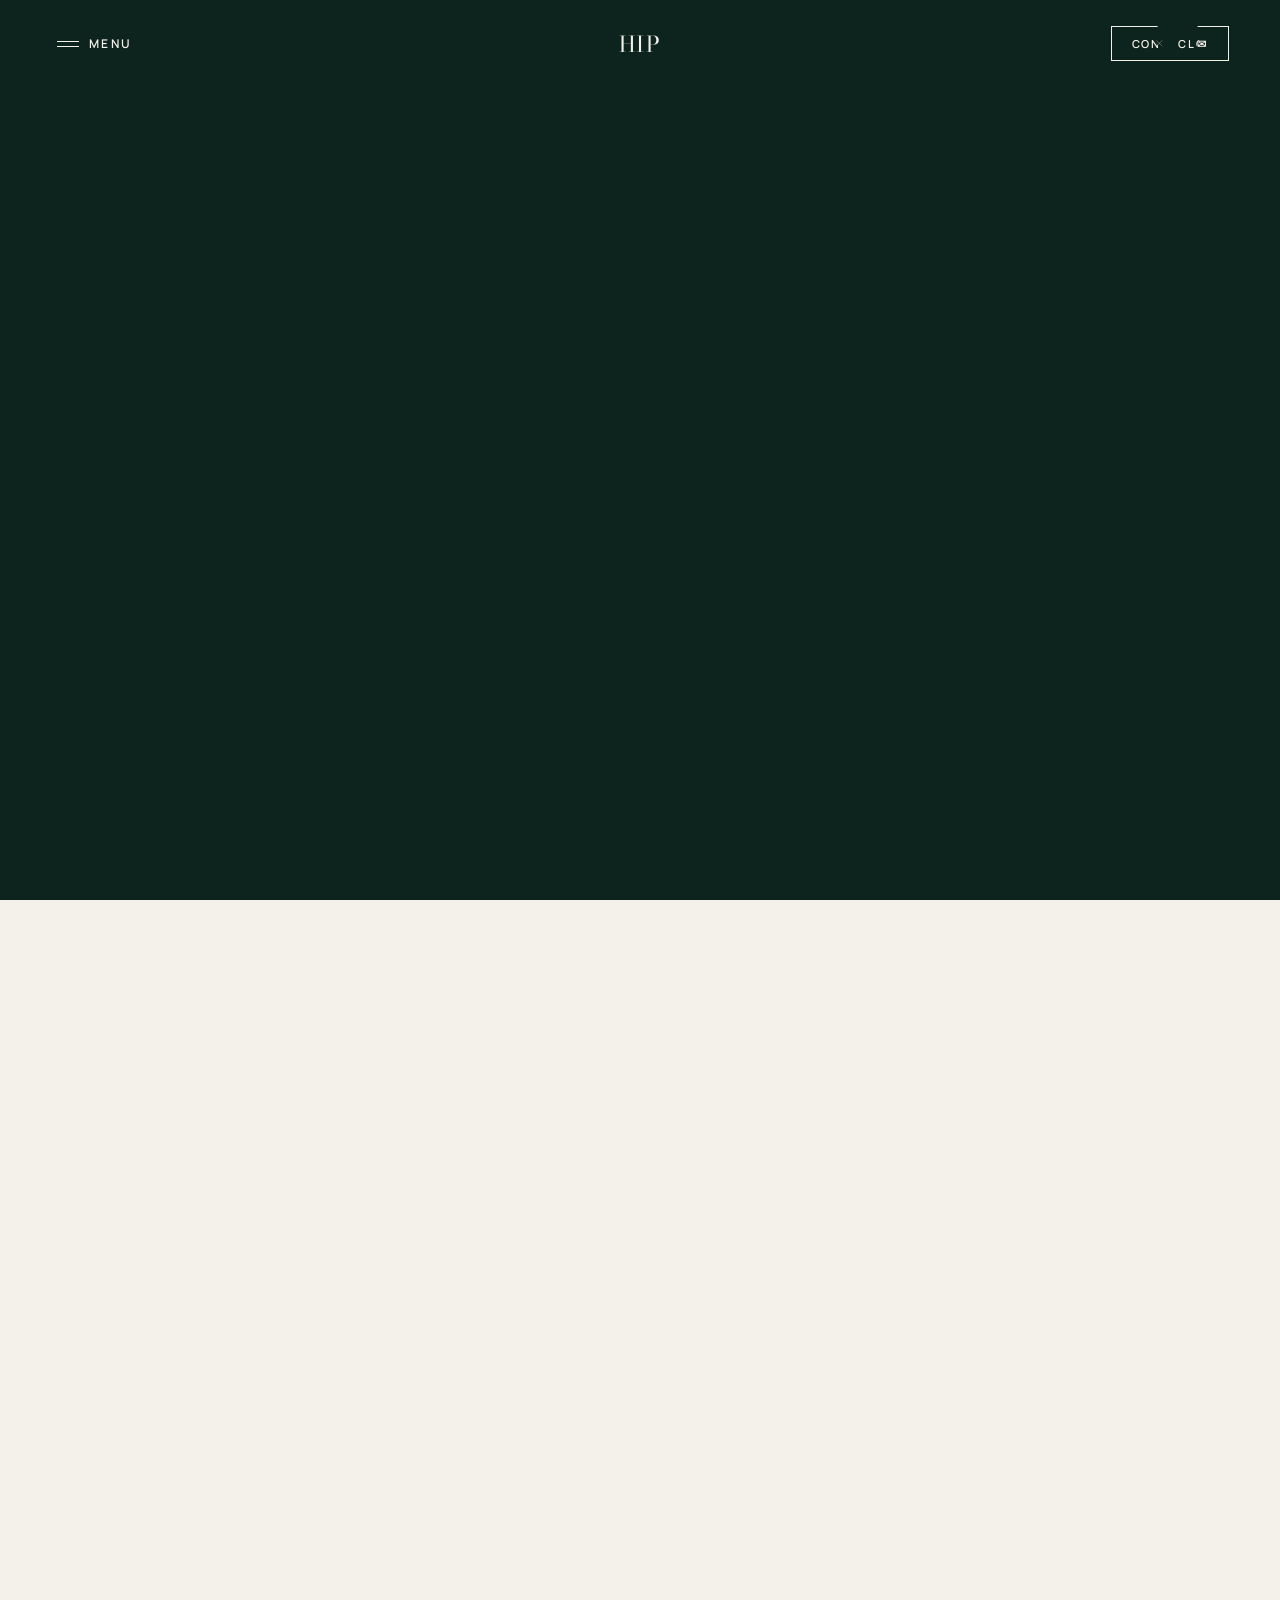
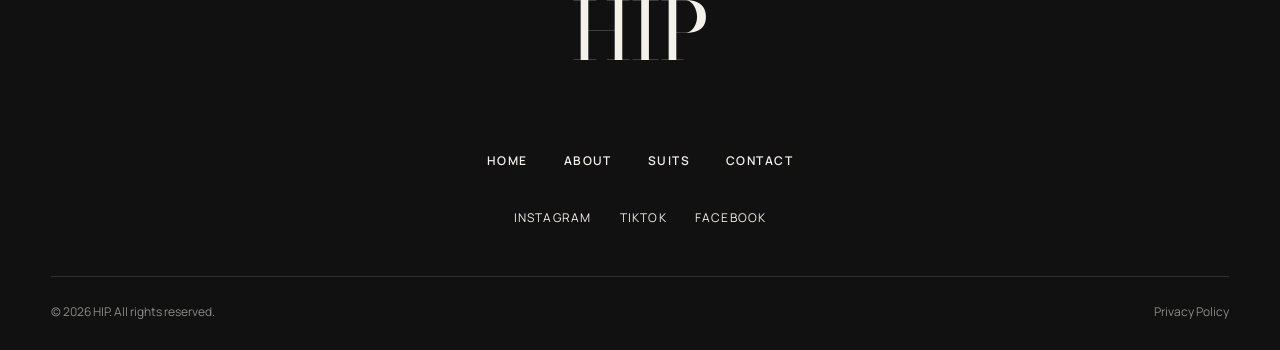
==== index.html @ e20cf299 "Add files via upload" ====
<!DOCTYPE html>
<html lang="en">
<head>
<meta charset="UTF-8">
<meta name="viewport" content="width=device-width, initial-scale=1.0">
<title>HIP | Modern Men's Suits &amp; Menswear</title>
<meta name="description" content="Discover HIP's collection of modern men's suits designed for business, weddings and confident everyday style.">
<link rel="canonical" href="https://www.hipmenswear.com/">

<meta property="og:type" content="website">
<meta property="og:title" content="HIP | Modern Men's Suits & Menswear">
<meta property="og:description" content="Discover HIP's collection of modern men's suits designed for business, weddings and confident everyday style.">
<meta property="og:url" content="https://www.hipmenswear.com/">
<meta property="og:site_name" content="HIP">
<meta property="og:image" content="https://images.unsplash.com/photo-1594938298603-c8148c4dae35?auto=format&fit=crop&w=1200&q=80">

<meta name="twitter:card" content="summary_large_image">
<meta name="twitter:title" content="HIP | Modern Men's Suits & Menswear">
<meta name="twitter:description" content="Discover HIP's collection of modern men's suits designed for business, weddings and confident everyday style.">
<meta name="twitter:image" content="https://images.unsplash.com/photo-1594938298603-c8148c4dae35?auto=format&fit=crop&w=1200&q=80">

<link rel="preconnect" href="https://fonts.googleapis.com">
<link rel="preconnect" href="https://fonts.gstatic.com" crossorigin>
<link href="https://fonts.googleapis.com/css2?family=Bodoni+Moda:ital,opsz,wght@0,6..96,400;0,6..96,500;0,6..96,600;1,6..96,500&family=Manrope:wght@400;500;600;700;800&display=swap" rel="stylesheet">
<link rel="stylesheet" href="styles.css">

<script type="application/ld+json">
{
  "@context": "https://schema.org",
  "@type": "Organization",
  "name": "HIP",
  "url": "https://www.hipmenswear.com/",
  "logo": "https://www.hipmenswear.com/logo.png",
  "description": "HIP creates modern men's suits for business, weddings and everyday confidence.",
  "sameAs": [
    "https://instagram.com/hipmenswear",
    "https://tiktok.com/@hipmenswear",
    "https://facebook.com/hipmenswear"
  ]
}
</script>
</head>
<body>
<a class="skip-link" href="#main">Skip to content</a>

<!-- NAV -->
<nav class="site-nav" id="site-nav">
  <div class="nav-left">
    <button class="menu-btn" data-menu-open aria-expanded="false" aria-controls="nav-overlay" aria-label="Open menu">
      <span class="bars"><span></span><span></span></span>
      <span class="label">Menu</span>
    </button>
  </div>
  <div class="nav-center"><a href="index.html" class="wordmark">HIP</a></div>
  <div class="nav-right">
    <a href="contact.html" class="nav-contact"><span class="label">Contact</span><span aria-hidden="true">&#9993;</span></a>
  </div>
</nav>

<div class="nav-overlay" id="nav-overlay" role="dialog" aria-modal="true" aria-label="Site navigation">
  <div class="nav-overlay-top">
    <span class="wordmark">HIP</span>
    <button class="nav-close" data-menu-close aria-label="Close menu"><span class="x">&times;</span><span>Close</span></button>
  </div>
  <div class="nav-overlay-body">
    <ul class="nav-links">
      <li><a href="index.html">Home</a></li>
      <li><a href="about.html">About</a></li>
      <li><a href="suits.html">Suits</a></li>
      <li><a href="contact.html">Contact</a></li>
      <li><a href="https://instagram.com" target="_blank" rel="noopener">Instagram</a></li>
      <li><a href="https://tiktok.com" target="_blank" rel="noopener">TikTok</a></li>
      <li><a href="https://facebook.com" target="_blank" rel="noopener">Facebook</a></li>
    </ul>
  </div>
  <div class="nav-overlay-foot">
    <span>HIP — Modern Menswear</span>
    <ul class="nav-socials">
      <li><a href="https://instagram.com" target="_blank" rel="noopener">IG</a></li>
      <li><a href="https://tiktok.com" target="_blank" rel="noopener">TT</a></li>
      <li><a href="https://facebook.com" target="_blank" rel="noopener">FB</a></li>
    </ul>
  </div>
</div>

<main id="main">

<!-- HERO -->
<section class="hero" aria-label="Introduction">
  <div class="hero-media">
    <img src="https://images.unsplash.com/photo-1594938298603-c8148c4dae35?auto=format&fit=crop&w=1800&q=80"
         onerror="this.onerror=null;this.src='https://picsum.photos/seed/hip-hero/1800/1200'"
         alt="Two men in sharply tailored modern suits standing in an urban architectural setting">
  </div>
  <div class="hero-overlay"></div>
  <div class="hero-content">
    <p class="eyebrow hero-eyebrow">Modern Menswear</p>
    <h1 class="hero-headline">
      <span class="line"><span>POWER IN EVERY</span></span>
      <span class="line"><span>DETAIL.</span></span>
    </h1>
    <p class="hero-sub">Modern suits designed for men who lead, create and make an impression.</p>
    <div class="hero-ctas">
      <a href="suits.html#business">Business</a>
      <a href="suits.html#wedding">Wedding</a>
      <a href="suits.html#lifestyle">Lifestyle</a>
    </div>
  </div>
  <div class="hero-scroll" aria-hidden="true"><span>Scroll</span><span class="stem"></span></div>
</section>

<!-- 1. BRAND INTRODUCTION -->
<section class="section-pad brand-intro">
  <div class="container">
    <p class="eyebrow reveal">The HIP Standard</p>
    <h2 class="reveal reveal-delay-1">DRESS WITH PURPOSE.</h2>
    <p class="reveal reveal-delay-2">HIP creates modern menswear for men who understand the power of a strong first impression.</p>
    <a class="text-link reveal reveal-delay-3" href="about.html">Discover HIP <span class="arrow">&rarr;</span></a>
  </div>
</section>

<!-- 2. FEATURED COLLECTION -->
<section class="section-pad" aria-labelledby="collection-heading">
  <div class="container">
    <div class="section-head reveal">
      <h2 id="collection-heading">THE COLLECTION</h2>
      <p>Modern tailoring designed for business, celebration and everything in between.</p>
    </div>
  </div>
  <div class="product-grid">
    <a class="product-card reveal" href="suits/classic-black-suit.html">
      <div class="frame"><img loading="lazy" src="https://images.unsplash.com/photo-1507003211169-0a1dd7228f2d?auto=format&fit=crop&w=1000&q=80" onerror="this.onerror=null;this.src='https://picsum.photos/seed/hip-p1/900/1120'" alt="Model wearing the HIP Classic Black Suit"></div>
      <div class="product-info">
        <div><h3>Classic Black Suit</h3><span class="cat">Business</span></div>
        <span class="arrow" aria-hidden="true">&#8599;</span>
      </div>
    </a>
    <a class="product-card reveal reveal-delay-1" href="suits/midnight-navy-suit.html">
      <div class="frame"><img loading="lazy" src="https://images.unsplash.com/photo-1593032465175-481ac7f401a0?auto=format&fit=crop&w=1000&q=80" onerror="this.onerror=null;this.src='https://picsum.photos/seed/hip-p2/900/1120'" alt="Model wearing the HIP Midnight Navy Suit"></div>
      <div class="product-info">
        <div><h3>Midnight Navy Suit</h3><span class="cat">Wedding</span></div>
        <span class="arrow" aria-hidden="true">&#8599;</span>
      </div>
    </a>
    <a class="product-card reveal" href="suits/signature-grey-suit.html">
      <div class="frame"><img loading="lazy" src="https://images.unsplash.com/photo-1521572163474-6864f9cf17ab?auto=format&fit=crop&w=1000&q=80" onerror="this.onerror=null;this.src='https://picsum.photos/seed/hip-p3/900/1120'" alt="Model wearing the HIP Signature Grey Suit"></div>
      <div class="product-info">
        <div><h3>Signature Grey Suit</h3><span class="cat">Business</span></div>
        <span class="arrow" aria-hidden="true">&#8599;</span>
      </div>
    </a>
    <a class="product-card reveal reveal-delay-1" href="suits/modern-charcoal-suit.html">
      <div class="frame"><img loading="lazy" src="https://images.unsplash.com/photo-1617137968427-85924c800a22?auto=format&fit=crop&w=1000&q=80" onerror="this.onerror=null;this.src='https://picsum.photos/seed/hip-p4/900/1120'" alt="Model wearing the HIP Modern Charcoal Suit"></div>
      <div class="product-info">
        <div><h3>Modern Charcoal Suit</h3><span class="cat">Lifestyle</span></div>
        <span class="arrow" aria-hidden="true">&#8599;</span>
      </div>
    </a>
  </div>
</section>

<!-- 3. SUIT CATEGORIES -->
<section class="section-pad" style="padding-top:0;">
  <div class="container">
    <div class="section-head reveal">
      <h2>FOR EVERY OCCASION</h2>
      <p>Three ways to wear HIP — chosen by the room you're walking into.</p>
    </div>
  </div>
  <div class="category-grid">
    <a class="category-panel reveal" href="suits.html#business" id="business">
      <img src="https://images.unsplash.com/photo-1593030761757-71fae45fa0e7?auto=format&fit=crop&w=900&q=80" onerror="this.onerror=null;this.src='https://picsum.photos/seed/hip-c1/900/1200'" alt="Man in a business suit in a modern office setting">
      <div class="cat-overlay"></div>
      <div class="cat-content">
        <p class="cat-label">Business</p>
        <h3>Command the room.</h3>
        <span class="cat-arrow" aria-hidden="true">&rarr;</span>
      </div>
    </a>
    <a class="category-panel reveal reveal-delay-1" href="suits.html#wedding" id="wedding">
      <img src="https://images.unsplash.com/photo-1611601322175-ef8ce7c9c477?auto=format&fit=crop&w=900&q=80" onerror="this.onerror=null;this.src='https://picsum.photos/seed/hip-c2/900/1200'" alt="Groom wearing a HIP suit at a wedding">
      <div class="cat-overlay"></div>
      <div class="cat-content">
        <p class="cat-label">Wedding</p>
        <h3>Made for the moment.</h3>
        <span class="cat-arrow" aria-hidden="true">&rarr;</span>
      </div>
    </a>
    <a class="category-panel reveal reveal-delay-2" href="suits.html#lifestyle" id="lifestyle">
      <img src="https://images.unsplash.com/photo-1622519407650-3df9883f76a5?auto=format&fit=crop&w=900&q=80" onerror="this.onerror=null;this.src='https://picsum.photos/seed/hip-c3/900/1200'" alt="Man wearing HIP suit in a relaxed lifestyle setting">
      <div class="cat-overlay"></div>
      <div class="cat-content">
        <p class="cat-label">Lifestyle</p>
        <h3>Everyday confidence.</h3>
        <span class="cat-arrow" aria-hidden="true">&rarr;</span>
      </div>
    </a>
  </div>
</section>

<!-- 4. BRAND STORY -->
<section class="split">
  <div class="split-media reveal">
    <img src="https://images.unsplash.com/photo-1520975954732-35dd22299614?auto=format&fit=crop&w=1200&q=80" onerror="this.onerror=null;this.src='https://picsum.photos/seed/hip-story/1200/1400'" alt="Man wearing a sophisticated HIP suit, portrait">
  </div>
  <div class="split-text">
    <p class="eyebrow reveal">Our Story</p>
    <h2 class="reveal reveal-delay-1">MADE FOR MEN WHO LEAD.</h2>
    <p class="reveal reveal-delay-2">HIP was built on a simple idea: modern men deserve suits that move as fast as they do. Every piece is designed with contemporary silhouettes, professional-grade construction and a quick turnaround — so confidence is never on backorder.</p>
    <a class="text-link reveal reveal-delay-3" href="about.html">About HIP <span class="arrow">&rarr;</span></a>
  </div>
</section>

<!-- 5. WHY HIP -->
<section class="section-pad">
  <div class="container">
    <div class="section-head reveal">
      <h2>THE HIP DIFFERENCE</h2>
    </div>
    <div class="feature-list">
      <div class="feature-row reveal">
        <span class="num">01</span>
        <h3>Modern Design</h3>
        <p>Contemporary silhouettes designed for today's man.</p>
      </div>
      <div class="feature-row reveal reveal-delay-1">
        <span class="num">02</span>
        <h3>Quick Turnaround</h3>
        <p>Fashion and efficiency without unnecessary waiting.</p>
      </div>
      <div class="feature-row reveal reveal-delay-2">
        <span class="num">03</span>
        <h3>Professional Quality</h3>
        <p>Designed to look sharp in professional and formal settings.</p>
      </div>
      <div class="feature-row reveal reveal-delay-3">
        <span class="num">04</span>
        <h3>Confident Style</h3>
        <p>Suits created to help men make a strong impression.</p>
      </div>
    </div>
  </div>
</section>

<!-- 6. EDITORIAL IMAGE -->
<section class="editorial-banner">
  <img data-parallax="0.15" src="https://images.unsplash.com/photo-1552374196-c4e7ffc6e126?auto=format&fit=crop&w=1800&q=80" onerror="this.onerror=null;this.src='https://picsum.photos/seed/hip-edit/1800/1400'" alt="Cinematic editorial photograph of tailored menswear">
  <div class="editorial-banner-content">
    <h2 class="reveal">MAKE AN<br>IMPRESSION.</h2>
    <a class="text-link on-dark reveal reveal-delay-1" href="suits.html" style="color:var(--cream); margin-top:26px;">Explore the Collection <span class="arrow">&rarr;</span></a>
  </div>
</section>

<!-- 7. SOCIAL CTA -->
<section class="section-pad social-cta">
  <div class="container">
    <p class="eyebrow reveal" style="color:rgba(244,241,234,.75)">Stay Connected</p>
    <h2 class="reveal reveal-delay-1">FOLLOW THE HIP STANDARD.</h2>
    <p class="reveal reveal-delay-2">Discover new looks, styling inspiration and the latest from HIP.</p>
    <ul class="social-links reveal reveal-delay-3">
      <li><a href="https://instagram.com" target="_blank" rel="noopener">Instagram</a></li>
      <li><a href="https://tiktok.com" target="_blank" rel="noopener">TikTok</a></li>
      <li><a href="https://facebook.com" target="_blank" rel="noopener">Facebook</a></li>
    </ul>
    <div class="social-grid reveal reveal-delay-4">
      <a href="https://instagram.com" target="_blank" rel="noopener" aria-label="View on Instagram"><div class="frame"><img loading="lazy" src="https://images.unsplash.com/photo-1593032465175-481ac7f401a0?auto=format&fit=crop&w=500&q=70" onerror="this.onerror=null;this.src='https://picsum.photos/seed/hip-s1/500/500'" alt="HIP styling detail"></div></a>
      <a href="https://instagram.com" target="_blank" rel="noopener" aria-label="View on Instagram"><div class="frame"><img loading="lazy" src="https://images.unsplash.com/photo-1611601322175-ef8ce7c9c477?auto=format&fit=crop&w=500&q=70" onerror="this.onerror=null;this.src='https://picsum.photos/seed/hip-s2/500/500'" alt="HIP styling detail"></div></a>
      <a href="https://instagram.com" target="_blank" rel="noopener" aria-label="View on Instagram"><div class="frame"><img loading="lazy" src="https://images.unsplash.com/photo-1521572163474-6864f9cf17ab?auto=format&fit=crop&w=500&q=70" onerror="this.onerror=null;this.src='https://picsum.photos/seed/hip-s3/500/500'" alt="HIP styling detail"></div></a>
      <a href="https://instagram.com" target="_blank" rel="noopener" aria-label="View on Instagram"><div class="frame"><img loading="lazy" src="https://images.unsplash.com/photo-1622519407650-3df9883f76a5?auto=format&fit=crop&w=500&q=70" onerror="this.onerror=null;this.src='https://picsum.photos/seed/hip-s4/500/500'" alt="HIP styling detail"></div></a>
    </div>
  </div>
</section>

<!-- 8. CONTACT SECTION -->
<section class="section-pad" id="contact">
  <div class="container contact-wrap">
    <div>
      <p class="eyebrow reveal">Get In Touch</p>
      <h2 class="reveal reveal-delay-1">LET'S TALK.</h2>
      <p class="lead reveal reveal-delay-2">Looking for the right suit? Have a question about HIP? We'd love to hear from you.</p>
      <div class="contact-meta reveal reveal-delay-3">
        <dl>
          <dt>Email</dt><dd><a href="mailto:hello@hipmenswear.com">hello@hipmenswear.com</a></dd>
          <dt>Phone</dt><dd><a href="tel:+2348000000000">+234 800 000 0000</a></dd>
          <dt>Studio</dt><dd>Lagos, Nigeria</dd>
        </dl>
      </div>
    </div>
    <form class="reveal reveal-delay-2" id="contact-form">
      <div class="field">
        <label for="name">Name</label>
        <input type="text" id="name" name="name" required autocomplete="name">
      </div>
      <div class="field">
        <label for="email">Email</label>
        <input type="email" id="email" name="email" required autocomplete="email">
      </div>
      <div class="field">
        <label for="message">Message</label>
        <textarea id="message" name="message" required></textarea>
      </div>
      <button class="submit-btn" type="submit">Send Message &rarr;</button>
      <p class="form-status" role="status" style="margin-top:18px; font-size:14px; color:var(--gray);"></p>
    </form>
  </div>
</section>

</main>

<!-- FOOTER -->
<footer class="site-footer">
  <div class="container">
    <div class="footer-word">HIP</div>
    <ul class="footer-nav">
      <li><a href="index.html">Home</a></li>
      <li><a href="about.html">About</a></li>
      <li><a href="suits.html">Suits</a></li>
      <li><a href="contact.html">Contact</a></li>
    </ul>
    <ul class="footer-social">
      <li><a href="https://instagram.com" target="_blank" rel="noopener">Instagram</a></li>
      <li><a href="https://tiktok.com" target="_blank" rel="noopener">TikTok</a></li>
      <li><a href="https://facebook.com" target="_blank" rel="noopener">Facebook</a></li>
    </ul>
    <div class="footer-bottom">
      <span>&copy; 2026 HIP. All rights reserved.</span>
      <a href="privacy.html">Privacy Policy</a>
    </div>
  </div>
</footer>

<script src="script.js"></script>
</body>
</html>
---- styles.css ----
/* ============================================================
   HIP — Modern Menswear
   Design tokens
   ============================================================ */
:root{
  --green-deep:#173C32;
  --green-dark:#0D241E;
  --cream:#F4F1EA;
  --charcoal:#111111;
  --white:#FFFFFF;
  --gray:#777777;
  --line: rgba(244,241,234,0.16);
  --line-dark: rgba(17,17,17,0.12);

  --serif: "Bodoni Moda", "Times New Roman", serif;
  --sans: "Manrope", "Helvetica Neue", Arial, sans-serif;

  --ease: cubic-bezier(.22,.61,.36,1);
  --dur-s: .5s;
  --dur-m: .9s;
  --dur-l: 1.4s;

  --container: 1400px;
  --gutter: clamp(20px, 4vw, 64px);
}

*,*::before,*::after{ box-sizing:border-box; }
html{ scroll-behavior:smooth; }
@media (prefers-reduced-motion: reduce){
  html{ scroll-behavior:auto; }
  *,*::before,*::after{ animation-duration:.001ms !important; animation-iteration-count:1 !important; transition-duration:.001ms !important; scroll-behavior:auto !important; }
}

body{
  margin:0;
  background:var(--cream);
  color:var(--charcoal);
  font-family:var(--sans);
  font-weight:400;
  -webkit-font-smoothing:antialiased;
  overflow-x:hidden;
}

img{ max-width:100%; display:block; }
a{ color:inherit; text-decoration:none; }
button{ font-family:inherit; cursor:pointer; }

h1,h2,h3,h4{
  font-family:var(--serif);
  font-weight:500;
  margin:0;
  letter-spacing:-0.01em;
  line-height:1.02;
}

.eyebrow{
  font-family:var(--sans);
  font-size:12px;
  letter-spacing:.22em;
  text-transform:uppercase;
  color:var(--gray);
  font-weight:600;
}
.on-dark .eyebrow{ color:rgba(244,241,234,.75); }

.container{
  max-width:var(--container);
  margin:0 auto;
  padding-left:var(--gutter);
  padding-right:var(--gutter);
}

/* Visible focus states everywhere */
a:focus-visible, button:focus-visible, input:focus-visible, textarea:focus-visible{
  outline:2px solid var(--green-deep);
  outline-offset:3px;
}
.on-dark a:focus-visible, .on-dark button:focus-visible{
  outline-color:var(--cream);
}

.sr-only{
  position:absolute; width:1px; height:1px; padding:0; margin:-1px;
  overflow:hidden; clip:rect(0,0,0,0); white-space:nowrap; border:0;
}

.skip-link{
  position:absolute; left:12px; top:-60px; background:var(--charcoal); color:var(--cream);
  padding:10px 18px; z-index:999; transition:top .2s var(--ease); font-size:13px; letter-spacing:.05em;
}
.skip-link:focus{ top:12px; }

/* ============================================================
   Navigation
   ============================================================ */
.site-nav{
  position:fixed; top:0; left:0; right:0; z-index:200;
  display:flex; align-items:center; justify-content:space-between;
  padding:26px var(--gutter);
  color:var(--cream);
  mix-blend-mode:normal;
  transition:padding .4s var(--ease), background .4s var(--ease);
}
.site-nav.is-scrolled{
  padding:16px var(--gutter);
  background:rgba(13,36,30,0.88);
  backdrop-filter:blur(10px);
}
.site-nav.is-dark-page{ color:var(--charcoal); }
.site-nav.is-dark-page.is-scrolled{ color:var(--cream); }

.nav-left, .nav-right{ flex:1; display:flex; align-items:center; gap:10px; }
.nav-right{ justify-content:flex-end; }
.nav-center{ flex:0 0 auto; }

.menu-btn{
  background:none; border:none; color:inherit;
  display:flex; align-items:center; gap:10px;
  font-size:12px; letter-spacing:.18em; text-transform:uppercase; font-weight:600;
}
.menu-btn .bars{ display:flex; flex-direction:column; gap:4px; width:22px; }
.menu-btn .bars span{ height:1px; background:currentColor; display:block; transition:transform .3s var(--ease), opacity .3s var(--ease); }

.wordmark{
  font-family:var(--serif); font-size:22px; letter-spacing:.06em;
}

.nav-contact{
  border:1px solid currentColor; padding:9px 20px;
  font-size:11px; letter-spacing:.16em; text-transform:uppercase; font-weight:600;
  transition:background .3s var(--ease), color .3s var(--ease);
}
.nav-contact:hover{ background:currentColor; color:var(--green-dark); }
.site-nav.is-dark-page .nav-contact:hover{ color:var(--cream); }

/* Mobile nav simplification */
.nav-contact-icon{ display:none; }

@media (max-width:760px){
  .menu-btn .label{ display:none; }
  .nav-contact .label{ display:none; }
  .nav-contact{ padding:9px 14px; }
}

/* Full screen overlay menu */
.nav-overlay{
  position:fixed; inset:0; z-index:300;
  background:var(--green-dark);
  color:var(--cream);
  clip-path:circle(2% at 92% 4%);
  transition:clip-path .8s var(--ease);
  pointer-events:none;
  display:flex; flex-direction:column;
}
.nav-overlay.is-open{
  clip-path:circle(150% at 92% 4%);
  pointer-events:auto;
}
.nav-overlay-top{
  display:flex; justify-content:space-between; align-items:center;
  padding:26px var(--gutter);
}
.nav-close{
  background:none; border:none; color:var(--cream);
  font-size:11px; letter-spacing:.18em; text-transform:uppercase; font-weight:600;
  display:flex; align-items:center; gap:12px;
}
.nav-close .x{ font-family:var(--serif); font-size:20px; }

.nav-overlay-body{
  flex:1; display:flex; flex-direction:column; justify-content:center;
  padding:0 var(--gutter);
  gap:6px;
}
.nav-links{ list-style:none; margin:0; padding:0; }
.nav-links li{ overflow:hidden; }
.nav-links a{
  font-family:var(--serif); font-size:clamp(38px, 8vw, 84px);
  display:inline-block; padding:6px 0;
  transform:translateY(110%);
  transition:transform .6s var(--ease), color .3s var(--ease), opacity .3s;
  opacity:.94;
}
.nav-overlay.is-open .nav-links a{ transform:translateY(0); }
.nav-links a:hover{ color:var(--gray); }

.nav-overlay-foot{
  display:flex; justify-content:space-between; align-items:flex-end;
  padding:var(--gutter);
  border-top:1px solid var(--line);
  font-size:12px; letter-spacing:.1em;
}
.nav-socials{ display:flex; gap:28px; list-style:none; margin:0; padding:0; }
.nav-socials a{ text-transform:uppercase; font-weight:600; }
.nav-socials a:hover{ color:var(--gray); }

/* stagger link reveal delays set via inline nth-child in CSS */
.nav-links li:nth-child(1) a{ transition-delay:.05s; }
.nav-links li:nth-child(2) a{ transition-delay:.1s; }
.nav-links li:nth-child(3) a{ transition-delay:.15s; }
.nav-links li:nth-child(4) a{ transition-delay:.2s; }
.nav-links li:nth-child(5) a{ transition-delay:.25s; }
.nav-links li:nth-child(6) a{ transition-delay:.3s; }
.nav-links li:nth-child(7) a{ transition-delay:.35s; }

body.nav-lock{ overflow:hidden; }

/* ============================================================
   Hero
   ============================================================ */
.hero{
  position:relative; height:100vh; height:100svh;
  display:flex; align-items:center; justify-content:center;
  overflow:hidden; background:var(--green-dark);
  color:var(--cream);
}
.hero-media{
  position:absolute; inset:0;
  transform:scale(1.12);
  transition:transform 2.2s var(--ease);
}
.hero.is-loaded .hero-media{ transform:scale(1); }
.hero-media img{
  width:100%; height:100%; object-fit:cover; object-position:center 20%;
}
.hero-overlay{
  position:absolute; inset:0;
  background:linear-gradient(180deg, rgba(13,36,30,.55) 0%, rgba(13,36,30,.35) 40%, rgba(13,36,30,.75) 100%);
  opacity:0; transition:opacity 1.4s var(--ease) .3s;
}
.hero.is-loaded .hero-overlay{ opacity:1; }

.hero-content{
  position:relative; z-index:2; text-align:center;
  max-width:920px; padding:0 24px;
  margin-top:6vh;
}
.hero-eyebrow{
  opacity:0; transform:translateY(16px);
  transition:opacity .8s var(--ease) .6s, transform .8s var(--ease) .6s;
  color:rgba(244,241,234,.8);
}
.hero.is-loaded .hero-eyebrow{ opacity:1; transform:translateY(0); }

.hero-headline{
  font-size:clamp(44px, 9vw, 118px);
  margin:18px 0 20px;
  line-height:.98;
}
.hero-headline .line{
  display:block; overflow:hidden;
}
.hero-headline .line span{
  display:inline-block;
  transform:translateY(110%);
  transition:transform 1s var(--ease);
}
.hero-headline .line:nth-child(1) span{ transition-delay:.85s; }
.hero-headline .line:nth-child(2) span{ transition-delay:1s; }
.hero.is-loaded .hero-headline .line span{ transform:translateY(0); }

.hero-sub{
  font-size:clamp(15px,1.6vw,18px);
  max-width:560px; margin:0 auto; color:rgba(244,241,234,.88);
  opacity:0; transform:translateY(14px);
  transition:opacity .9s var(--ease) 1.3s, transform .9s var(--ease) 1.3s;
}
.hero.is-loaded .hero-sub{ opacity:1; transform:translateY(0); }

.hero-ctas{
  display:flex; gap:14px; justify-content:center; flex-wrap:wrap;
  margin-top:40px;
}
.hero-ctas a{
  opacity:0; transform:translateY(14px);
  transition:opacity .7s var(--ease), transform .7s var(--ease), background .3s var(--ease), color .3s var(--ease);
  border:1px solid rgba(244,241,234,.55);
  padding:14px 30px;
  font-size:11px; letter-spacing:.18em; text-transform:uppercase; font-weight:600;
}
.hero.is-loaded .hero-ctas a{ opacity:1; transform:translateY(0); }
.hero.is-loaded .hero-ctas a:nth-child(1){ transition-delay:1.55s; }
.hero.is-loaded .hero-ctas a:nth-child(2){ transition-delay:1.68s; }
.hero.is-loaded .hero-ctas a:nth-child(3){ transition-delay:1.81s; }
.hero-ctas a:hover{ background:var(--cream); color:var(--green-dark); }

.hero-scroll{
  position:absolute; bottom:30px; left:50%; transform:translateX(-50%);
  z-index:2; font-size:10px; letter-spacing:.2em; text-transform:uppercase;
  color:rgba(244,241,234,.7);
  display:flex; flex-direction:column; align-items:center; gap:8px;
  opacity:0; transition:opacity .8s var(--ease) 2s;
}
.hero.is-loaded .hero-scroll{ opacity:1; }
.hero-scroll .stem{ width:1px; height:34px; background:rgba(244,241,234,.5); overflow:hidden; position:relative; }
.hero-scroll .stem::after{
  content:""; position:absolute; top:-100%; left:0; width:100%; height:100%;
  background:var(--cream); animation:stemDrop 2.2s ease-in-out infinite;
}
@keyframes stemDrop{ 0%{top:-100%;} 60%{top:100%;} 100%{top:100%;} }

/* ============================================================
   Sections general
   ============================================================ */
section{ position:relative; }
.section-pad{ padding:120px 0; }
@media (max-width:760px){ .section-pad{ padding:80px 0; } }

.reveal{
  opacity:0; transform:translateY(28px);
  transition:opacity .9s var(--ease), transform .9s var(--ease);
}
.reveal.is-visible{ opacity:1; transform:translateY(0); }
.reveal-delay-1{ transition-delay:.1s; }
.reveal-delay-2{ transition-delay:.2s; }
.reveal-delay-3{ transition-delay:.3s; }
.reveal-delay-4{ transition-delay:.4s; }

/* Brand intro */
.brand-intro{ text-align:center; }
.brand-intro h2{
  font-size:clamp(34px,6vw,72px); margin:22px 0 26px;
}
.brand-intro p{
  max-width:560px; margin:0 auto; color:var(--gray); font-size:17px; line-height:1.6;
}
.text-link{
  display:inline-flex; align-items:center; gap:10px; margin-top:34px;
  font-size:12px; letter-spacing:.14em; text-transform:uppercase; font-weight:700;
  border-bottom:1px solid currentColor; padding-bottom:4px;
}
.text-link .arrow{ transition:transform .3s var(--ease); }
.text-link:hover .arrow{ transform:translateX(6px); }

/* Section headers */
.section-head{
  display:flex; justify-content:space-between; align-items:flex-end; gap:24px;
  margin-bottom:56px; flex-wrap:wrap;
}
.section-head h2{ font-size:clamp(30px,5vw,54px); }
.section-head p{ max-width:380px; color:var(--gray); font-size:15px; line-height:1.6; }

/* Product grid */
.product-grid{
  display:grid; grid-template-columns:1fr 1fr; gap:2px;
  background:var(--line-dark);
}
@media (max-width:760px){ .product-grid{ grid-template-columns:1fr; } }
.product-card{
  background:var(--cream); position:relative; overflow:hidden;
  display:block;
}
.product-card .frame{ overflow:hidden; aspect-ratio:4/5; }
.product-card img{
  width:100%; height:100%; object-fit:cover;
  transition:transform 1s var(--ease);
}
.product-card:hover img{ transform:scale(1.06); }
.product-info{
  display:flex; justify-content:space-between; align-items:flex-end;
  padding:22px 26px; transition:transform .4s var(--ease);
}
.product-card:hover .product-info{ transform:translateY(-4px); }
.product-info h3{ font-size:22px; margin-bottom:6px; }
.product-info .cat{
  font-size:11px; letter-spacing:.14em; text-transform:uppercase; color:var(--gray);
}
.product-info .arrow{
  font-size:20px; transition:transform .35s var(--ease);
}
.product-card:hover .arrow{ transform:translate(6px,-4px); }

/* Category panels */
.category-grid{ display:grid; grid-template-columns:repeat(3,1fr); gap:2px; background:var(--line-dark); }
@media (max-width:900px){ .category-grid{ grid-template-columns:1fr; } }
.category-panel{
  position:relative; aspect-ratio:3/4; overflow:hidden; display:flex; align-items:flex-end;
  color:var(--cream);
}
.category-panel img{
  position:absolute; inset:0; width:100%; height:100%; object-fit:cover;
  transition:transform .9s var(--ease);
}
.category-panel .cat-overlay{
  position:absolute; inset:0; background:rgba(13,36,30,.45); transition:background .4s var(--ease);
}
.category-panel:hover img{ transform:scale(1.07); }
.category-panel:hover .cat-overlay{ background:rgba(13,36,30,.68); }
.category-panel .cat-content{
  position:relative; z-index:2; padding:32px; transition:transform .4s var(--ease);
}
.category-panel:hover .cat-content{ transform:translateY(-8px); }
.category-panel .cat-label{ font-size:12px; letter-spacing:.2em; text-transform:uppercase; margin-bottom:10px; color:rgba(244,241,234,.8); }
.category-panel h3{ font-size:clamp(26px,3vw,34px); margin-bottom:14px; }
.category-panel .cat-arrow{
  opacity:0; transform:translateY(6px); transition:opacity .3s var(--ease), transform .3s var(--ease);
  font-size:20px;
}
.category-panel:hover .cat-arrow{ opacity:1; transform:translateY(0); }

/* Split section */
.split{
  display:grid; grid-template-columns:1.1fr 1fr; gap:0; align-items:stretch;
}
@media (max-width:900px){ .split{ grid-template-columns:1fr; } }
.split .split-media{ overflow:hidden; }
.split .split-media img{ width:100%; height:100%; object-fit:cover; min-height:420px; }
.split .split-text{
  display:flex; flex-direction:column; justify-content:center;
  padding:80px var(--gutter);
}
.split .split-text h2{ font-size:clamp(30px,4vw,50px); margin:18px 0 22px; }
.split .split-text p{ color:var(--gray); font-size:16px; line-height:1.7; max-width:460px; }
.split.reverse{ direction:rtl; }
.split.reverse .split-text{ direction:ltr; }
.split.reverse .split-media{ direction:ltr; }

/* Why HIP features */
.feature-list{ border-top:1px solid var(--line-dark); }
.feature-row{
  display:grid; grid-template-columns:100px 1fr 2fr; gap:24px;
  padding:38px 0; border-bottom:1px solid var(--line-dark);
  align-items:baseline;
}
@media (max-width:760px){ .feature-row{ grid-template-columns:1fr; gap:8px; padding:28px 0; } }
.feature-row .num{ font-family:var(--serif); font-size:20px; color:var(--gray); }
.feature-row h3{ font-size:22px; letter-spacing:.02em; }
.feature-row p{ color:var(--gray); font-size:15px; line-height:1.6; margin:0; max-width:520px; }

/* Editorial full width image */
.editorial-banner{
  position:relative; height:78vh; overflow:hidden;
  display:flex; align-items:center; justify-content:center;
  color:var(--cream); text-align:center;
}
.editorial-banner img{
  position:absolute; inset:0; width:100%; height:120%; object-fit:cover; top:-10%;
  will-change:transform;
}
.editorial-banner::before{
  content:""; position:absolute; inset:0; background:rgba(13,36,30,.5); z-index:1;
}
.editorial-banner-content{ position:relative; z-index:2; padding:0 24px; }
.editorial-banner h2{ font-size:clamp(36px,7vw,90px); line-height:1; }

/* Social CTA */
.social-cta{ background:var(--green-dark); color:var(--cream); text-align:center; }
.social-cta h2{ font-size:clamp(32px,6vw,64px); margin:18px 0 20px; }
.social-cta p{ color:rgba(244,241,234,.8); max-width:460px; margin:0 auto 44px; }
.social-links{
  display:flex; justify-content:center; gap:48px; flex-wrap:wrap; list-style:none; padding:0; margin:0 0 56px;
}
.social-links a{
  font-family:var(--serif); font-size:clamp(24px,4vw,40px);
  border-bottom:1px solid transparent; transition:border-color .3s var(--ease), color .3s var(--ease);
}
.social-links a:hover{ border-color:currentColor; color:var(--gray); }
.social-grid{
  display:grid; grid-template-columns:repeat(4,1fr); gap:2px; max-width:900px; margin:0 auto;
}
@media (max-width:640px){ .social-grid{ grid-template-columns:repeat(2,1fr); } }
.social-grid .frame{ aspect-ratio:1; overflow:hidden; }
.social-grid img{ width:100%; height:100%; object-fit:cover; transition:transform .6s var(--ease); }
.social-grid a:hover img{ transform:scale(1.08); }

/* Contact */
.contact-wrap{ display:grid; grid-template-columns:1.2fr 1fr; gap:80px; }
@media (max-width:900px){ .contact-wrap{ grid-template-columns:1fr; gap:56px; } }
.contact-wrap h2{ font-size:clamp(34px,5vw,58px); margin:18px 0 22px; }
.contact-wrap > div > p.lead{ color:var(--gray); font-size:16px; max-width:440px; line-height:1.6; margin-bottom:0; }

.field{ margin-bottom:28px; }
.field label{
  display:block; font-size:11px; letter-spacing:.14em; text-transform:uppercase; color:var(--gray);
  margin-bottom:10px; font-weight:700;
}
.field input, .field textarea{
  width:100%; border:none; border-bottom:1px solid var(--line-dark);
  background:transparent; font-family:var(--sans); font-size:16px; padding:10px 0;
  color:var(--charcoal); transition:border-color .3s var(--ease);
}
.field input:focus, .field textarea:focus{ border-color:var(--green-deep); outline:none; }
.field textarea{ resize:vertical; min-height:100px; }
.submit-btn{
  background:var(--green-deep); color:var(--cream); border:none;
  padding:16px 36px; font-size:11px; letter-spacing:.16em; text-transform:uppercase; font-weight:700;
  transition:background .3s var(--ease);
  margin-top:6px;
}
.submit-btn:hover{ background:var(--green-dark); }

.contact-meta{ margin-top:48px; border-top:1px solid var(--line-dark); padding-top:28px; }
.contact-meta dl{ display:grid; grid-template-columns:auto 1fr; gap:10px 20px; margin:0; }
.contact-meta dt{ font-size:11px; letter-spacing:.12em; text-transform:uppercase; color:var(--gray); }
.contact-meta dd{ margin:0; font-size:15px; }

/* FAQ */
.faq-item{ border-bottom:1px solid var(--line-dark); }
.faq-q{
  width:100%; text-align:left; background:none; border:none; padding:26px 0;
  display:flex; justify-content:space-between; align-items:center; gap:20px;
  font-family:var(--serif); font-size:20px; color:var(--charcoal);
}
.faq-q .plus{ font-size:22px; transition:transform .3s var(--ease); flex:none; }
.faq-item.is-open .faq-q .plus{ transform:rotate(45deg); }
.faq-a{
  max-height:0; overflow:hidden; transition:max-height .4s var(--ease);
}
.faq-item.is-open .faq-a{ max-height:200px; }
.faq-a p{ padding:0 0 26px; margin:0; color:var(--gray); line-height:1.6; max-width:640px; }

/* Footer */
.site-footer{ background:var(--charcoal); color:var(--cream); padding:90px 0 30px; }
.footer-word{ text-align:center; font-family:var(--serif); font-size:clamp(40px,7vw,80px); margin-bottom:60px; }
.footer-nav{
  display:flex; justify-content:center; gap:36px; flex-wrap:wrap; list-style:none; padding:0;
  margin:0 0 40px; font-size:12px; letter-spacing:.12em; text-transform:uppercase; font-weight:600;
}
.footer-nav a:hover, .footer-social a:hover{ color:var(--gray); }
.footer-social{
  display:flex; justify-content:center; gap:28px; list-style:none; padding:0; margin:0 0 50px;
  font-size:12px; letter-spacing:.1em; text-transform:uppercase;
}
.footer-bottom{
  display:flex; justify-content:space-between; align-items:center; flex-wrap:wrap; gap:12px;
  border-top:1px solid rgba(244,241,234,.14); padding-top:26px;
  font-size:12px; color:rgba(244,241,234,.55);
}
.footer-bottom a:hover{ color:var(--cream); }

/* Buttons general reuse */
.btn-outline-dark{
  display:inline-block; border:1px solid var(--charcoal); color:var(--charcoal);
  padding:14px 30px; font-size:11px; letter-spacing:.16em; text-transform:uppercase; font-weight:700;
  transition:background .3s var(--ease), color .3s var(--ease);
}
.btn-outline-dark:hover{ background:var(--charcoal); color:var(--cream); }

/* Breadcrumbs */
.breadcrumbs{
  padding:140px var(--gutter) 0;
  font-size:12px; letter-spacing:.08em; text-transform:uppercase; color:var(--gray);
}
.breadcrumbs a:hover{ color:var(--charcoal); }
.breadcrumbs span{ margin:0 8px; }

/* Page hero (non full-bleed, for interior pages) */
.page-hero{ padding:40px var(--gutter) 70px; }
.page-hero .eyebrow{ margin-bottom:18px; }
.page-hero h1{ font-size:clamp(40px,7vw,88px); max-width:900px; }
.page-hero p.lead{ margin-top:26px; max-width:560px; color:var(--gray); font-size:17px; line-height:1.7; }

/* Filters */
.filters{ display:flex; gap:10px; flex-wrap:wrap; margin-bottom:56px; }
.filter-btn{
  border:1px solid var(--line-dark); background:none; color:var(--gray);
  padding:10px 22px; font-size:11px; letter-spacing:.14em; text-transform:uppercase; font-weight:700;
  transition:all .3s var(--ease);
}
.filter-btn.is-active, .filter-btn:hover{ background:var(--charcoal); color:var(--cream); border-color:var(--charcoal); }

/* About alternating sections */
.about-block + .about-block{ border-top:1px solid var(--line-dark); }

/* Product detail */
.pd-wrap{ display:grid; grid-template-columns:1.2fr 1fr; gap:70px; }
@media (max-width:900px){ .pd-wrap{ grid-template-columns:1fr; gap:40px; } }
.pd-gallery img{ width:100%; margin-bottom:2px; }
.pd-info h1{ font-size:clamp(34px,5vw,54px); margin:16px 0 10px; }
.pd-info .cat{ font-size:12px; letter-spacing:.14em; text-transform:uppercase; color:var(--gray); }
.pd-info .price{ font-family:var(--serif); font-size:26px; margin:22px 0; }
.pd-info p.desc{ color:var(--gray); line-height:1.7; font-size:16px; margin-bottom:28px; }
.pd-list{ list-style:none; padding:0; margin:0 0 34px; }
.pd-list li{ padding:12px 0; border-top:1px solid var(--line-dark); font-size:14px; color:var(--gray); display:flex; justify-content:space-between; }
.pd-list li span:last-child{ color:var(--charcoal); }
.related-title{ margin:0 0 40px; font-size:clamp(24px,3vw,36px); }

/* Privacy */
.legal-body{ max-width:760px; }
.legal-body h2{ font-size:24px; margin:44px 0 14px; font-family:var(--serif); }
.legal-body h2:first-child{ margin-top:0; }
.legal-body p, .legal-body li{ color:var(--gray); font-size:15.5px; line-height:1.75; }
.legal-body ul{ padding-left:20px; }

/* Text reveal utility (line by line) used generically */
.split-line{ overflow:hidden; display:block; }
.split-line span{ display:inline-block; transform:translateY(105%); transition:transform .8s var(--ease); }
.reveal.is-visible .split-line span{ transform:translateY(0); }
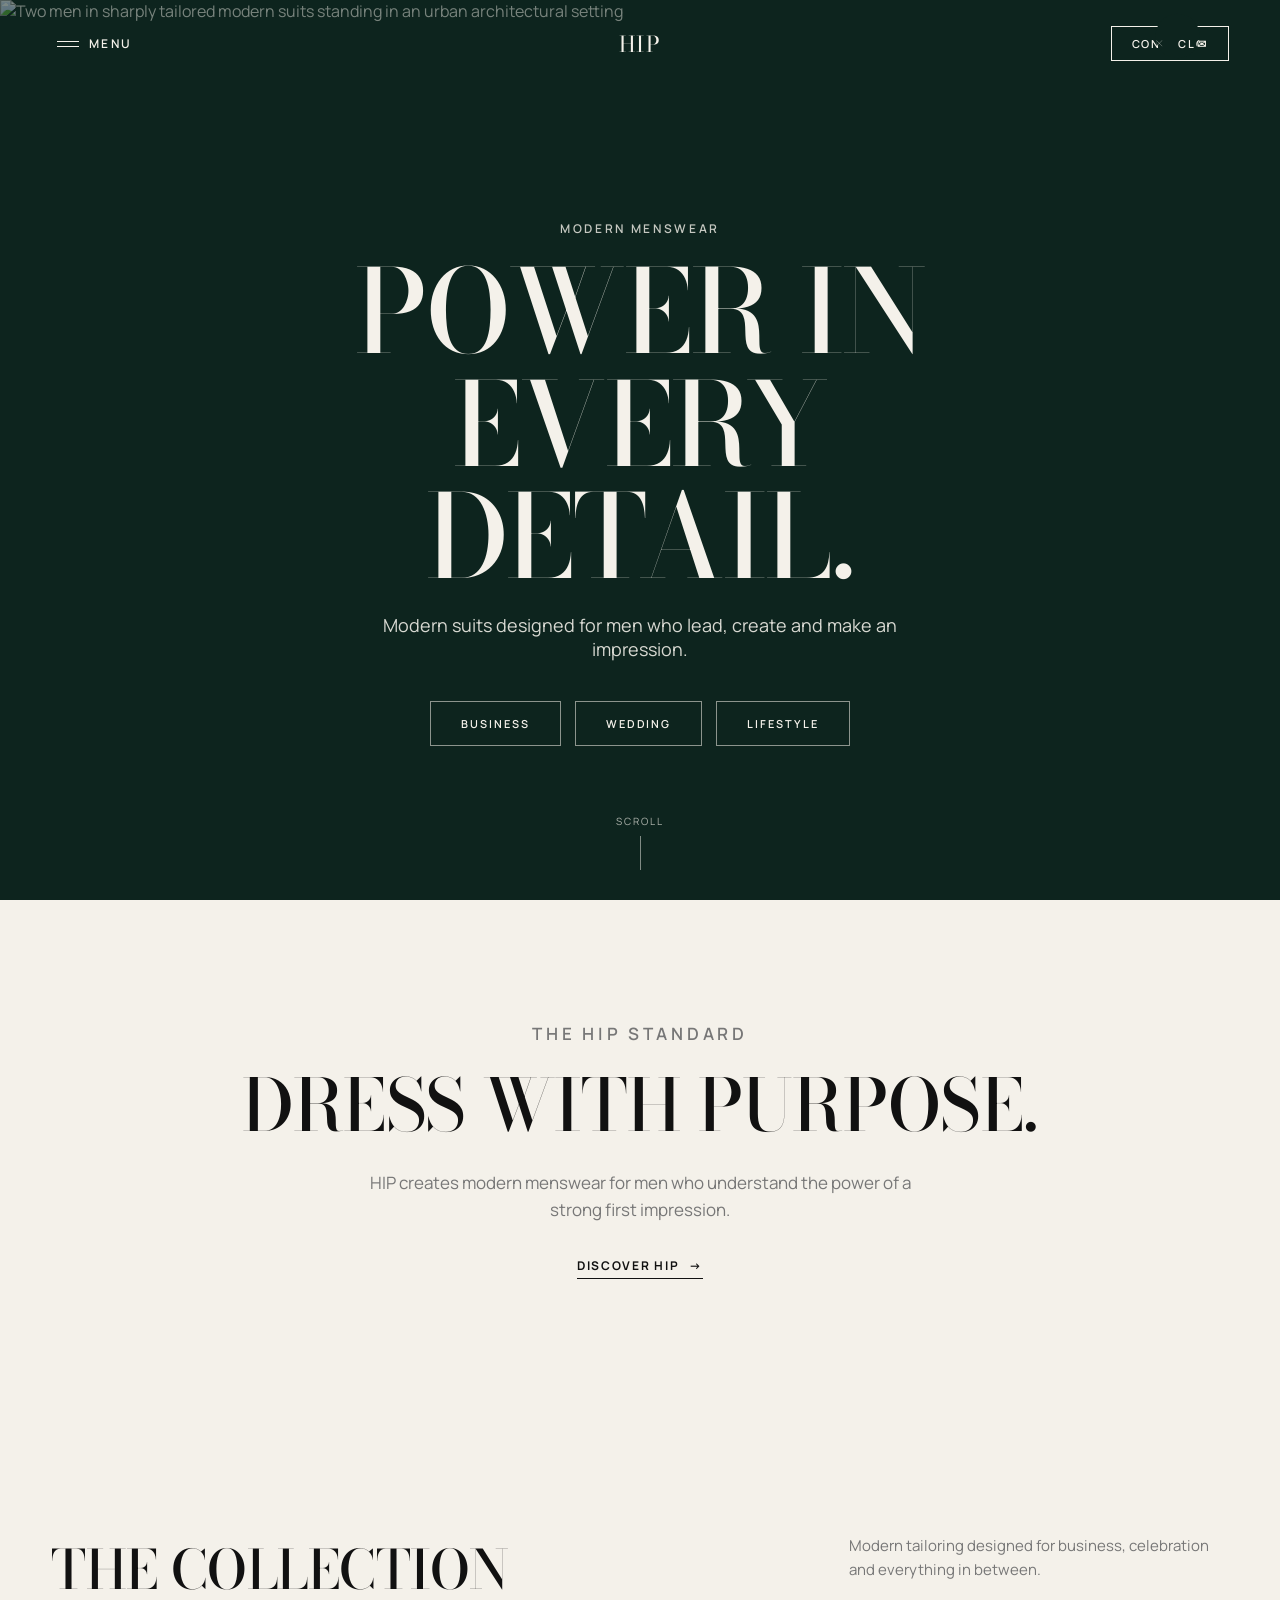
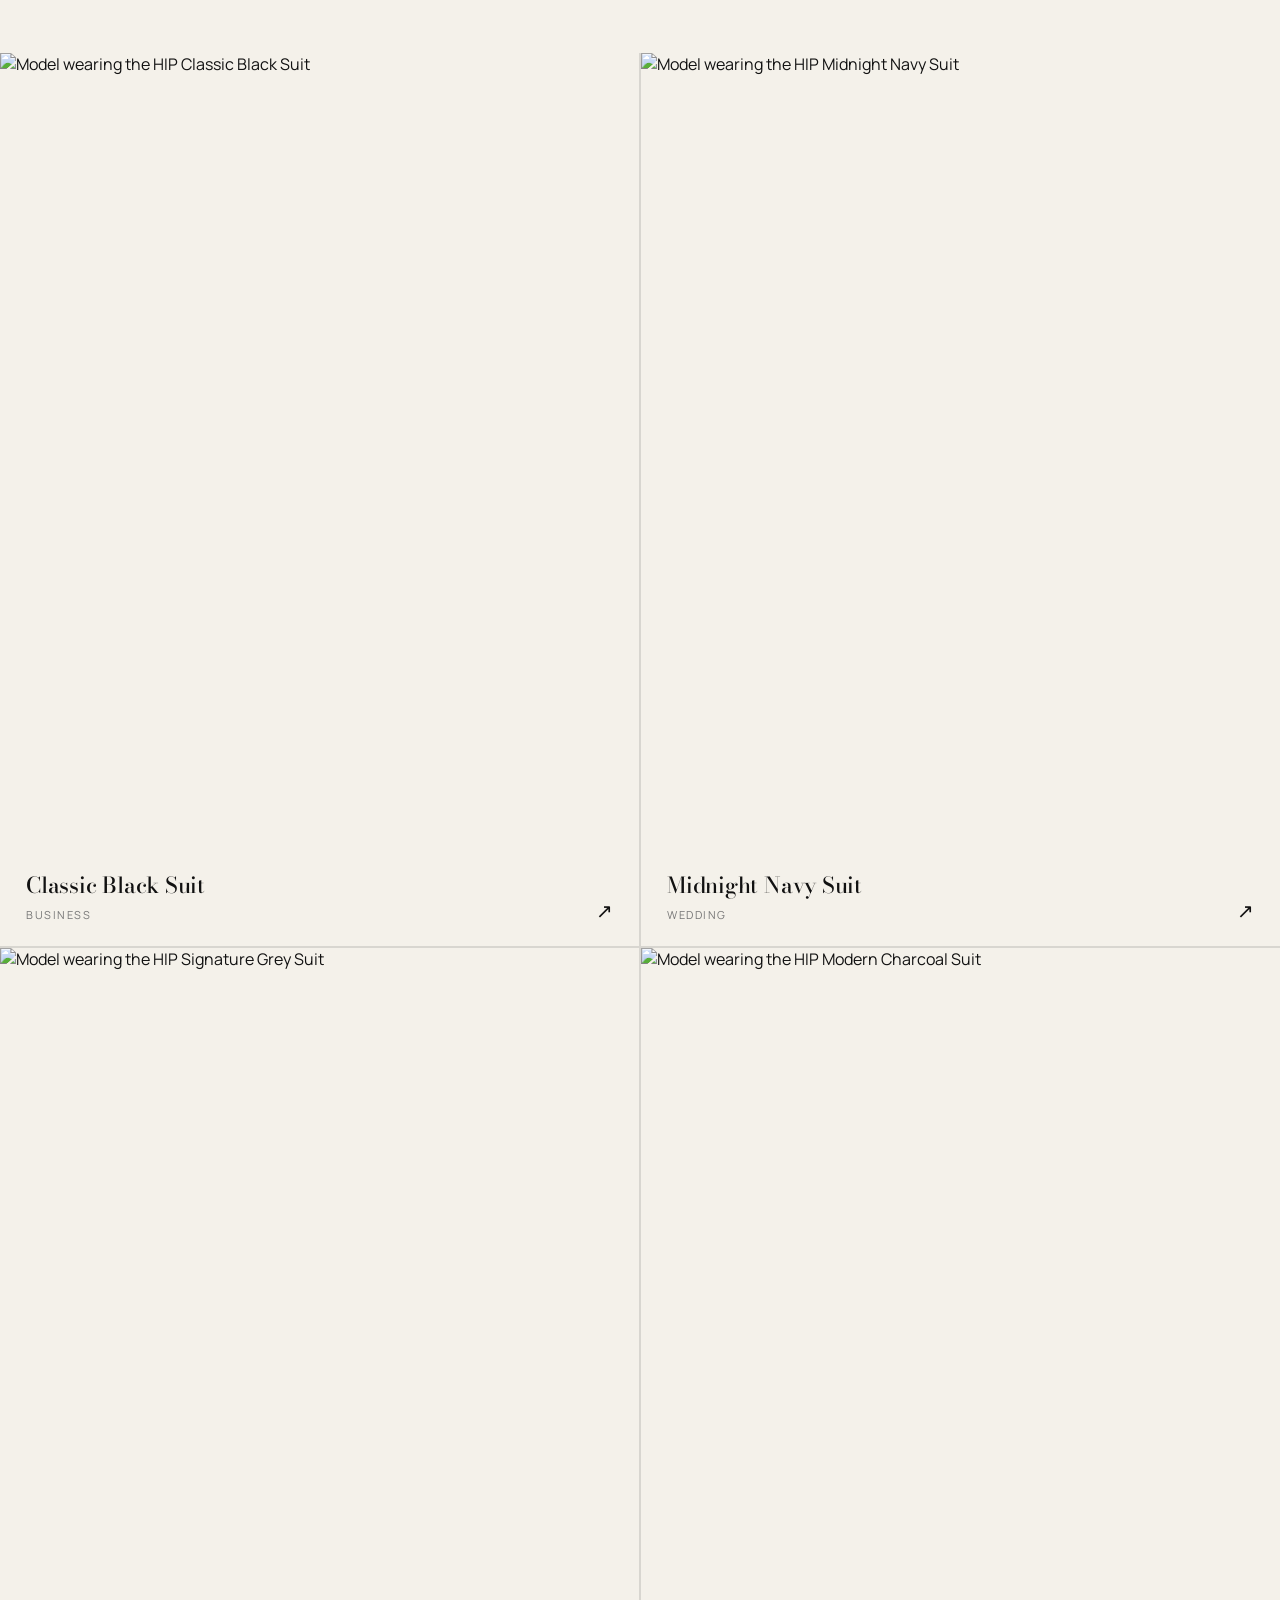
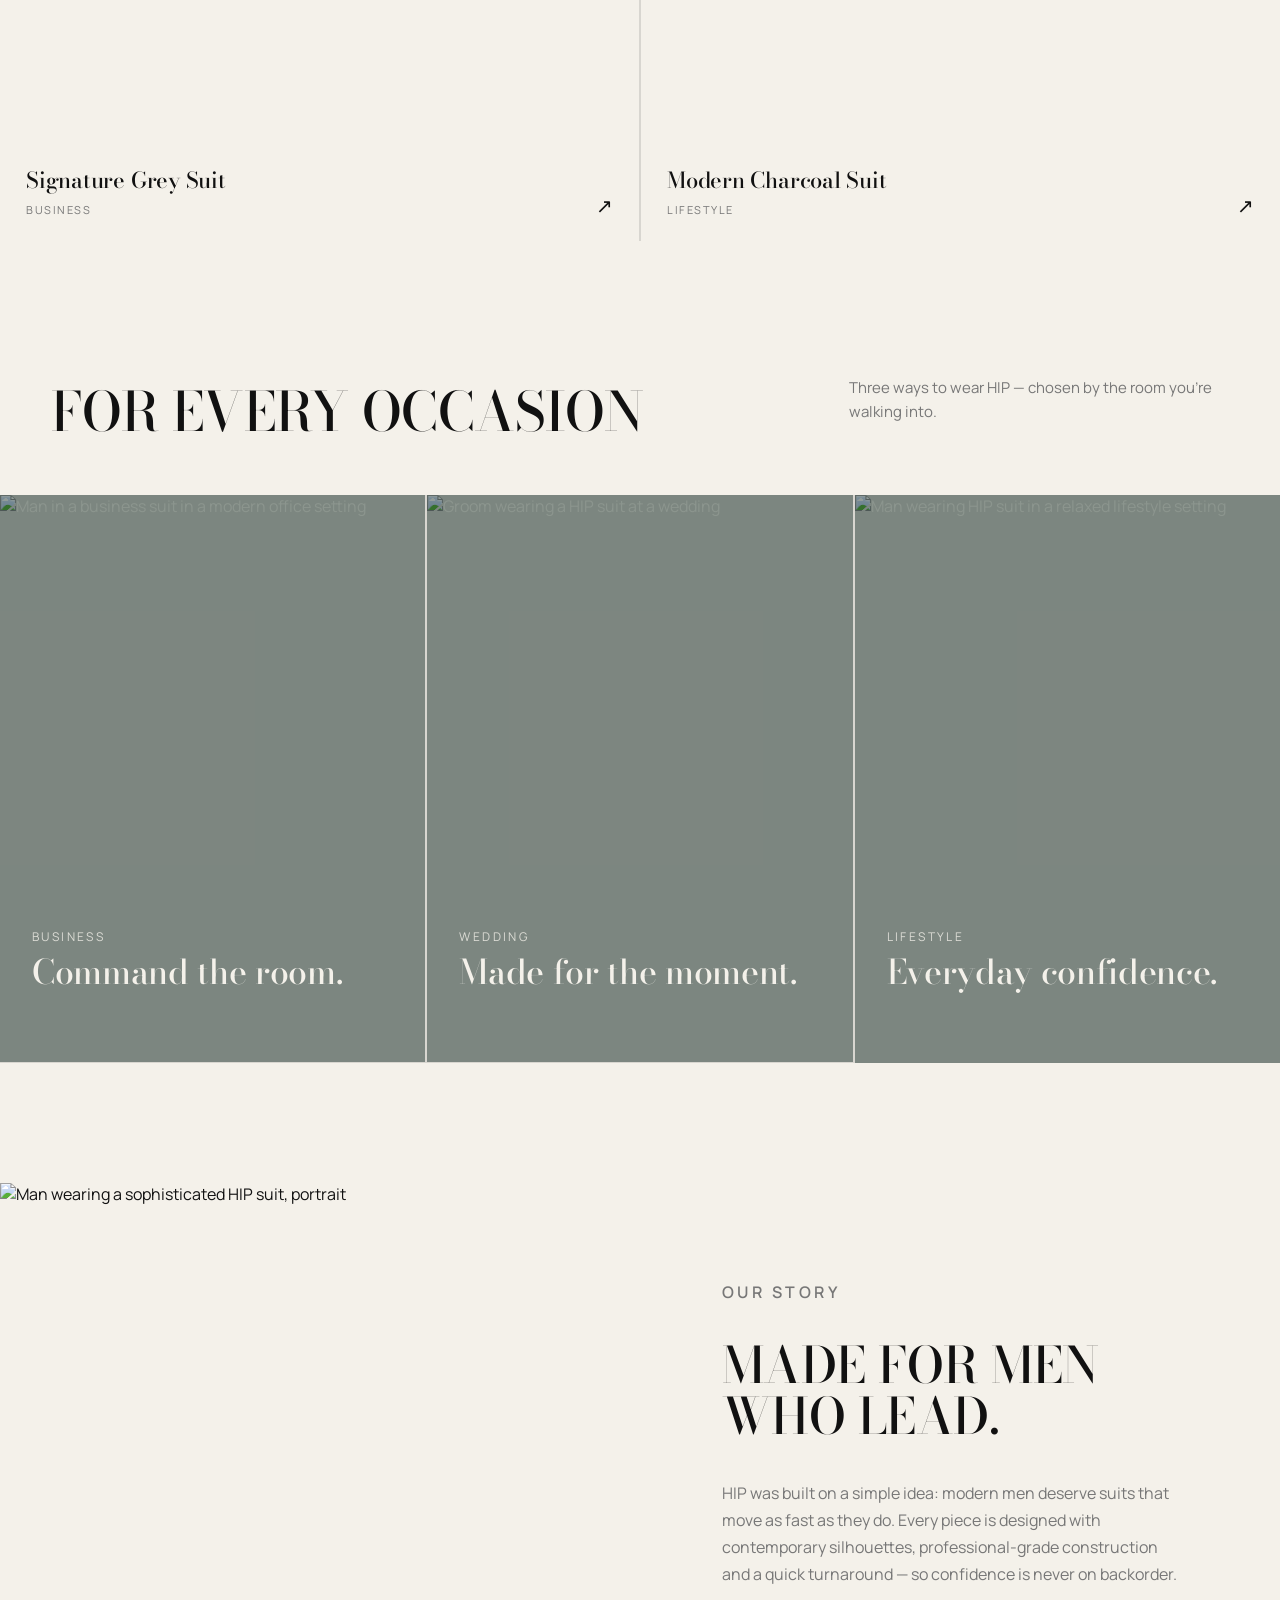
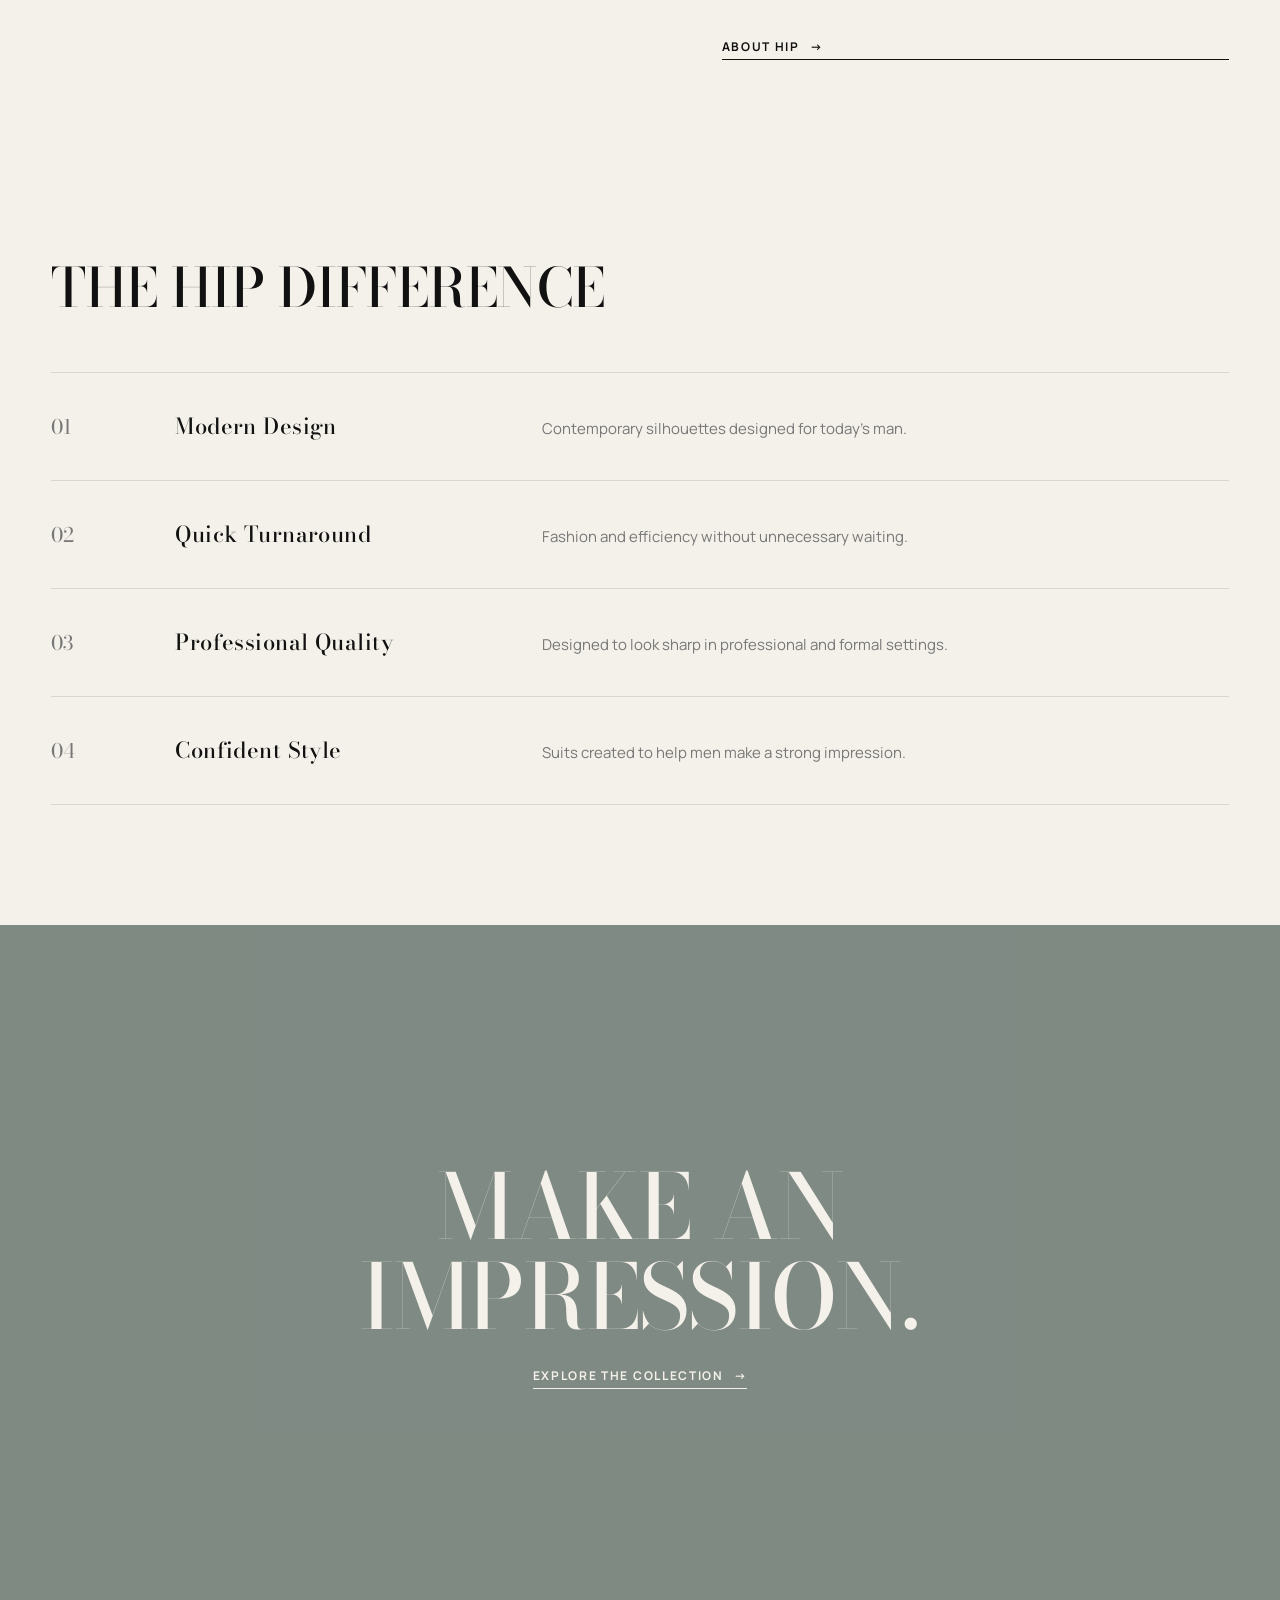
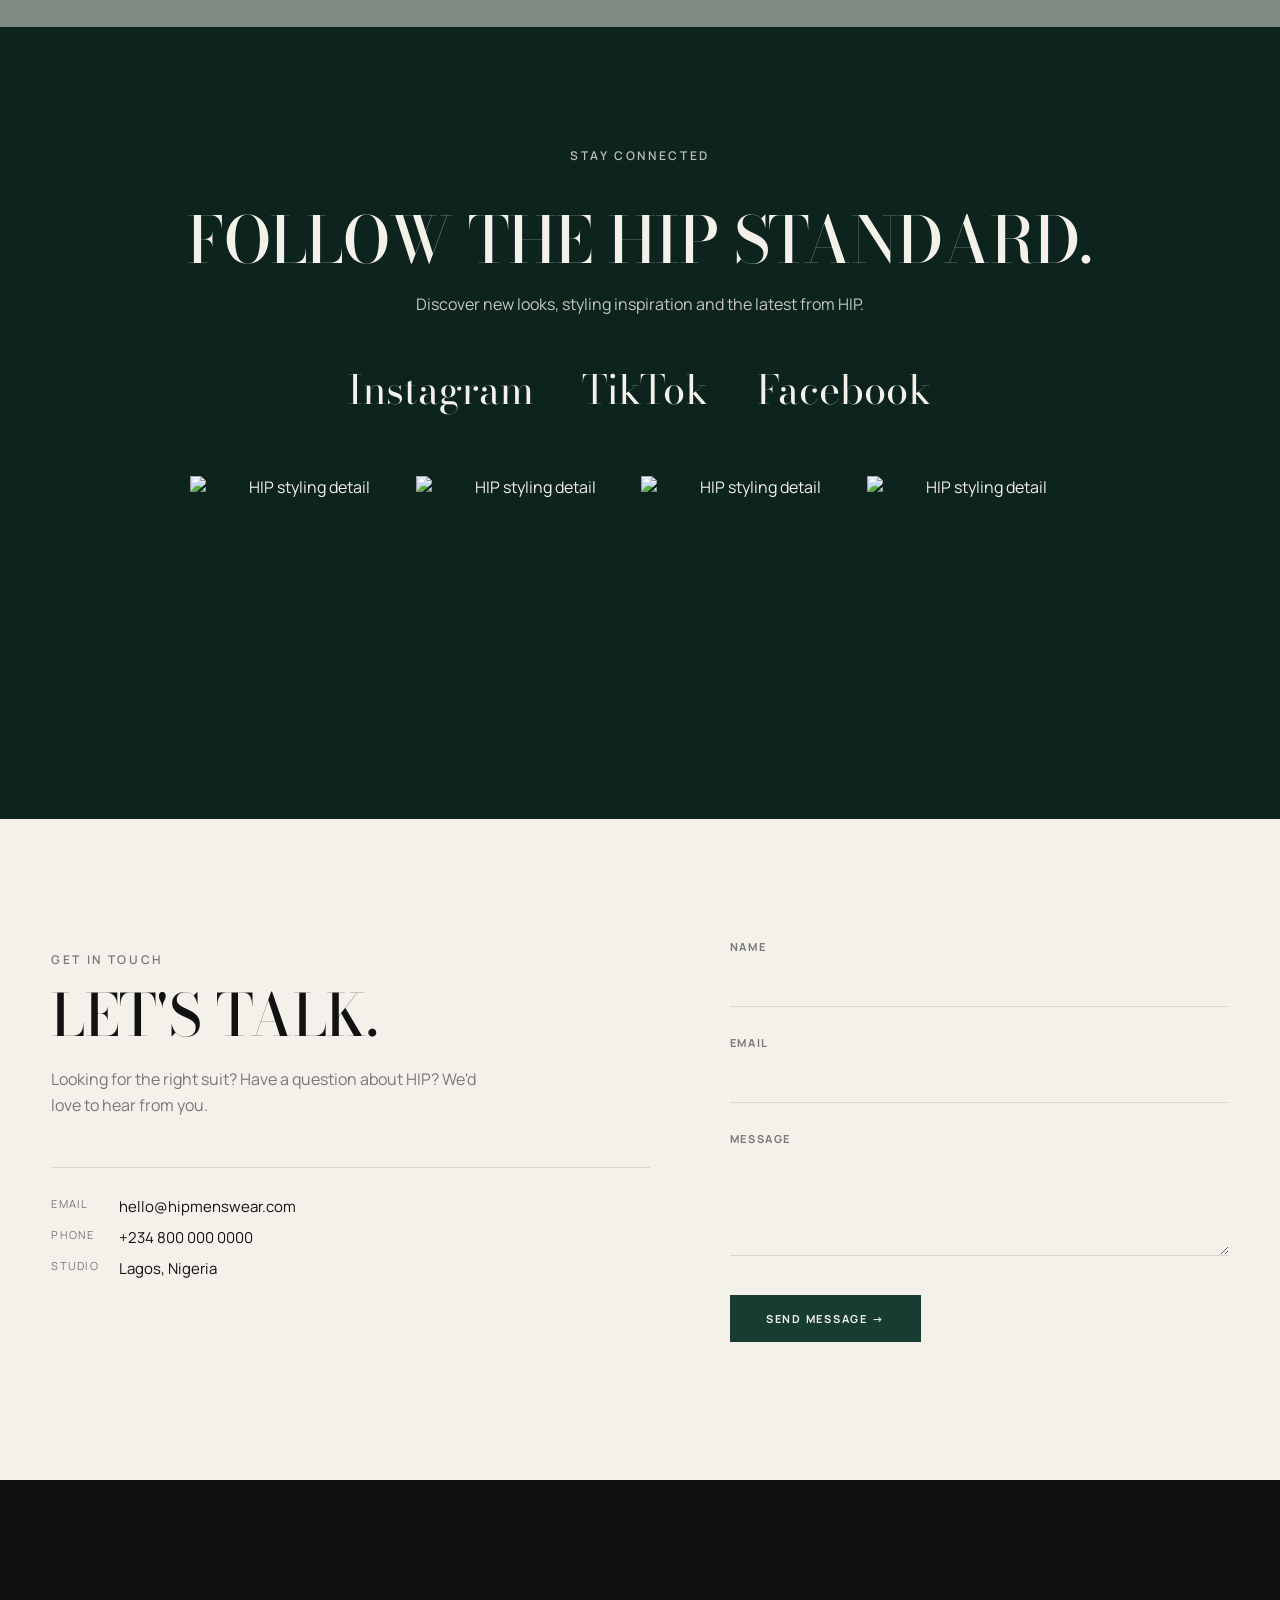
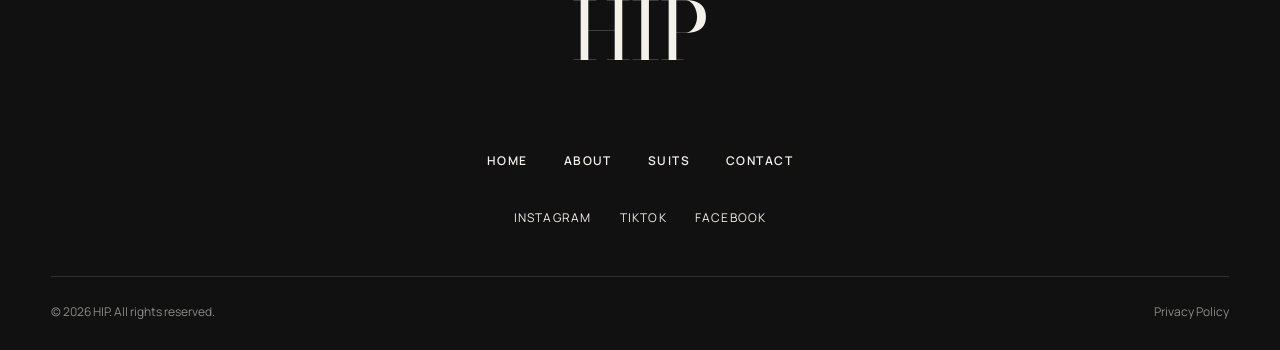
==== commit 9339fe0c: "Update links for suit product pages" ====
--- a/index.html
+++ b/index.html
@@ -1,30 +1,39 @@
 <!DOCTYPE html>
 <html lang="en">
+
 <head>
-<meta charset="UTF-8">
-<meta name="viewport" content="width=device-width, initial-scale=1.0">
-<title>HIP | Modern Men's Suits &amp; Menswear</title>
-<meta name="description" content="Discover HIP's collection of modern men's suits designed for business, weddings and confident everyday style.">
-<link rel="canonical" href="https://www.hipmenswear.com/">
-
-<meta property="og:type" content="website">
-<meta property="og:title" content="HIP | Modern Men's Suits & Menswear">
-<meta property="og:description" content="Discover HIP's collection of modern men's suits designed for business, weddings and confident everyday style.">
-<meta property="og:url" content="https://www.hipmenswear.com/">
-<meta property="og:site_name" content="HIP">
-<meta property="og:image" content="https://images.unsplash.com/photo-1594938298603-c8148c4dae35?auto=format&fit=crop&w=1200&q=80">
-
-<meta name="twitter:card" content="summary_large_image">
-<meta name="twitter:title" content="HIP | Modern Men's Suits & Menswear">
-<meta name="twitter:description" content="Discover HIP's collection of modern men's suits designed for business, weddings and confident everyday style.">
-<meta name="twitter:image" content="https://images.unsplash.com/photo-1594938298603-c8148c4dae35?auto=format&fit=crop&w=1200&q=80">
-
-<link rel="preconnect" href="https://fonts.googleapis.com">
-<link rel="preconnect" href="https://fonts.gstatic.com" crossorigin>
-<link href="https://fonts.googleapis.com/css2?family=Bodoni+Moda:ital,opsz,wght@0,6..96,400;0,6..96,500;0,6..96,600;1,6..96,500&family=Manrope:wght@400;500;600;700;800&display=swap" rel="stylesheet">
-<link rel="stylesheet" href="styles.css">
-
-<script type="application/ld+json">
+  <meta charset="UTF-8">
+  <script>document.documentElement.classList.add('js');</script>
+  <meta name="viewport" content="width=device-width, initial-scale=1.0">
+  <title>HIP | Modern Men's Suits &amp; Menswear</title>
+  <meta name="description"
+    content="Discover HIP's collection of modern men's suits designed for business, weddings and confident everyday style.">
+  <link rel="canonical" href="https://www.hipmenswear.com/">
+
+  <meta property="og:type" content="website">
+  <meta property="og:title" content="HIP | Modern Men's Suits & Menswear">
+  <meta property="og:description"
+    content="Discover HIP's collection of modern men's suits designed for business, weddings and confident everyday style.">
+  <meta property="og:url" content="https://www.hipmenswear.com/">
+  <meta property="og:site_name" content="HIP">
+  <meta property="og:image"
+    content="https://images.unsplash.com/photo-1594938298603-c8148c4dae35?auto=format&fit=crop&w=1200&q=80">
+
+  <meta name="twitter:card" content="summary_large_image">
+  <meta name="twitter:title" content="HIP | Modern Men's Suits & Menswear">
+  <meta name="twitter:description"
+    content="Discover HIP's collection of modern men's suits designed for business, weddings and confident everyday style.">
+  <meta name="twitter:image"
+    content="https://images.unsplash.com/photo-1594938298603-c8148c4dae35?auto=format&fit=crop&w=1200&q=80">
+
+  <link rel="preconnect" href="https://fonts.googleapis.com">
+  <link rel="preconnect" href="https://fonts.gstatic.com" crossorigin>
+  <link
+    href="https://fonts.googleapis.com/css2?family=Bodoni+Moda:ital,opsz,wght@0,6..96,400;0,6..96,500;0,6..96,600;1,6..96,500&family=Manrope:wght@400;500;600;700;800&display=swap"
+    rel="stylesheet">
+  <link rel="stylesheet" href="styles.css">
+
+  <script type="application/ld+json">
 {
   "@context": "https://schema.org",
   "@type": "Organization",
@@ -40,295 +49,358 @@
 }
 </script>
 </head>
+
 <body>
-<a class="skip-link" href="#main">Skip to content</a>
-
-<!-- NAV -->
-<nav class="site-nav" id="site-nav">
-  <div class="nav-left">
-    <button class="menu-btn" data-menu-open aria-expanded="false" aria-controls="nav-overlay" aria-label="Open menu">
-      <span class="bars"><span></span><span></span></span>
-      <span class="label">Menu</span>
-    </button>
+  <a class="skip-link" href="#main">Skip to content</a>
+
+  <!-- NAV -->
+  <nav class="site-nav" id="site-nav">
+    <div class="nav-left">
+      <button class="menu-btn" data-menu-open aria-expanded="false" aria-controls="nav-overlay" aria-label="Open menu">
+        <span class="bars"><span></span><span></span></span>
+        <span class="label">Menu</span>
+      </button>
+    </div>
+    <div class="nav-center"><a href="index.html" class="wordmark">HIP</a></div>
+    <div class="nav-right">
+      <a href="contact.html" class="nav-contact"><span class="label">Contact</span><span
+          aria-hidden="true">&#9993;</span></a>
+    </div>
+  </nav>
+
+  <div class="nav-overlay" id="nav-overlay" role="dialog" aria-modal="true" aria-label="Site navigation">
+    <div class="nav-overlay-top">
+      <span class="wordmark">HIP</span>
+      <button class="nav-close" data-menu-close aria-label="Close menu"><span
+          class="x">&times;</span><span>Close</span></button>
+    </div>
+    <div class="nav-overlay-body">
+      <ul class="nav-links">
+        <li><a href="index.html">Home</a></li>
+        <li><a href="about.html">About</a></li>
+        <li><a href="suits.html">Suits</a></li>
+        <li><a href="contact.html">Contact</a></li>
+        <li><a href="https://instagram.com" target="_blank" rel="noopener">Instagram</a></li>
+        <li><a href="https://tiktok.com" target="_blank" rel="noopener">TikTok</a></li>
+        <li><a href="https://facebook.com" target="_blank" rel="noopener">Facebook</a></li>
+      </ul>
+    </div>
+    <div class="nav-overlay-foot">
+      <span>HIP — Modern Menswear</span>
+      <ul class="nav-socials">
+        <li><a href="https://instagram.com" target="_blank" rel="noopener">IG</a></li>
+        <li><a href="https://tiktok.com" target="_blank" rel="noopener">TT</a></li>
+        <li><a href="https://facebook.com" target="_blank" rel="noopener">FB</a></li>
+      </ul>
+    </div>
   </div>
-  <div class="nav-center"><a href="index.html" class="wordmark">HIP</a></div>
-  <div class="nav-right">
-    <a href="contact.html" class="nav-contact"><span class="label">Contact</span><span aria-hidden="true">&#9993;</span></a>
-  </div>
-</nav>
-
-<div class="nav-overlay" id="nav-overlay" role="dialog" aria-modal="true" aria-label="Site navigation">
-  <div class="nav-overlay-top">
-    <span class="wordmark">HIP</span>
-    <button class="nav-close" data-menu-close aria-label="Close menu"><span class="x">&times;</span><span>Close</span></button>
-  </div>
-  <div class="nav-overlay-body">
-    <ul class="nav-links">
-      <li><a href="index.html">Home</a></li>
-      <li><a href="about.html">About</a></li>
-      <li><a href="suits.html">Suits</a></li>
-      <li><a href="contact.html">Contact</a></li>
-      <li><a href="https://instagram.com" target="_blank" rel="noopener">Instagram</a></li>
-      <li><a href="https://tiktok.com" target="_blank" rel="noopener">TikTok</a></li>
-      <li><a href="https://facebook.com" target="_blank" rel="noopener">Facebook</a></li>
-    </ul>
-  </div>
-  <div class="nav-overlay-foot">
-    <span>HIP — Modern Menswear</span>
-    <ul class="nav-socials">
-      <li><a href="https://instagram.com" target="_blank" rel="noopener">IG</a></li>
-      <li><a href="https://tiktok.com" target="_blank" rel="noopener">TT</a></li>
-      <li><a href="https://facebook.com" target="_blank" rel="noopener">FB</a></li>
-    </ul>
-  </div>
-</div>
-
-<main id="main">
-
-<!-- HERO -->
-<section class="hero" aria-label="Introduction">
-  <div class="hero-media">
-    <img src="https://images.unsplash.com/photo-1594938298603-c8148c4dae35?auto=format&fit=crop&w=1800&q=80"
-         onerror="this.onerror=null;this.src='https://picsum.photos/seed/hip-hero/1800/1200'"
-         alt="Two men in sharply tailored modern suits standing in an urban architectural setting">
-  </div>
-  <div class="hero-overlay"></div>
-  <div class="hero-content">
-    <p class="eyebrow hero-eyebrow">Modern Menswear</p>
-    <h1 class="hero-headline">
-      <span class="line"><span>POWER IN EVERY</span></span>
-      <span class="line"><span>DETAIL.</span></span>
-    </h1>
-    <p class="hero-sub">Modern suits designed for men who lead, create and make an impression.</p>
-    <div class="hero-ctas">
-      <a href="suits.html#business">Business</a>
-      <a href="suits.html#wedding">Wedding</a>
-      <a href="suits.html#lifestyle">Lifestyle</a>
-    </div>
-  </div>
-  <div class="hero-scroll" aria-hidden="true"><span>Scroll</span><span class="stem"></span></div>
-</section>
-
-<!-- 1. BRAND INTRODUCTION -->
-<section class="section-pad brand-intro">
-  <div class="container">
-    <p class="eyebrow reveal">The HIP Standard</p>
-    <h2 class="reveal reveal-delay-1">DRESS WITH PURPOSE.</h2>
-    <p class="reveal reveal-delay-2">HIP creates modern menswear for men who understand the power of a strong first impression.</p>
-    <a class="text-link reveal reveal-delay-3" href="about.html">Discover HIP <span class="arrow">&rarr;</span></a>
-  </div>
-</section>
-
-<!-- 2. FEATURED COLLECTION -->
-<section class="section-pad" aria-labelledby="collection-heading">
-  <div class="container">
-    <div class="section-head reveal">
-      <h2 id="collection-heading">THE COLLECTION</h2>
-      <p>Modern tailoring designed for business, celebration and everything in between.</p>
-    </div>
-  </div>
-  <div class="product-grid">
-    <a class="product-card reveal" href="suits/classic-black-suit.html">
-      <div class="frame"><img loading="lazy" src="https://images.unsplash.com/photo-1507003211169-0a1dd7228f2d?auto=format&fit=crop&w=1000&q=80" onerror="this.onerror=null;this.src='https://picsum.photos/seed/hip-p1/900/1120'" alt="Model wearing the HIP Classic Black Suit"></div>
-      <div class="product-info">
-        <div><h3>Classic Black Suit</h3><span class="cat">Business</span></div>
-        <span class="arrow" aria-hidden="true">&#8599;</span>
-      </div>
-    </a>
-    <a class="product-card reveal reveal-delay-1" href="suits/midnight-navy-suit.html">
-      <div class="frame"><img loading="lazy" src="https://images.unsplash.com/photo-1593032465175-481ac7f401a0?auto=format&fit=crop&w=1000&q=80" onerror="this.onerror=null;this.src='https://picsum.photos/seed/hip-p2/900/1120'" alt="Model wearing the HIP Midnight Navy Suit"></div>
-      <div class="product-info">
-        <div><h3>Midnight Navy Suit</h3><span class="cat">Wedding</span></div>
-        <span class="arrow" aria-hidden="true">&#8599;</span>
-      </div>
-    </a>
-    <a class="product-card reveal" href="suits/signature-grey-suit.html">
-      <div class="frame"><img loading="lazy" src="https://images.unsplash.com/photo-1521572163474-6864f9cf17ab?auto=format&fit=crop&w=1000&q=80" onerror="this.onerror=null;this.src='https://picsum.photos/seed/hip-p3/900/1120'" alt="Model wearing the HIP Signature Grey Suit"></div>
-      <div class="product-info">
-        <div><h3>Signature Grey Suit</h3><span class="cat">Business</span></div>
-        <span class="arrow" aria-hidden="true">&#8599;</span>
-      </div>
-    </a>
-    <a class="product-card reveal reveal-delay-1" href="suits/modern-charcoal-suit.html">
-      <div class="frame"><img loading="lazy" src="https://images.unsplash.com/photo-1617137968427-85924c800a22?auto=format&fit=crop&w=1000&q=80" onerror="this.onerror=null;this.src='https://picsum.photos/seed/hip-p4/900/1120'" alt="Model wearing the HIP Modern Charcoal Suit"></div>
-      <div class="product-info">
-        <div><h3>Modern Charcoal Suit</h3><span class="cat">Lifestyle</span></div>
-        <span class="arrow" aria-hidden="true">&#8599;</span>
-      </div>
-    </a>
-  </div>
-</section>
-
-<!-- 3. SUIT CATEGORIES -->
-<section class="section-pad" style="padding-top:0;">
-  <div class="container">
-    <div class="section-head reveal">
-      <h2>FOR EVERY OCCASION</h2>
-      <p>Three ways to wear HIP — chosen by the room you're walking into.</p>
-    </div>
-  </div>
-  <div class="category-grid">
-    <a class="category-panel reveal" href="suits.html#business" id="business">
-      <img src="https://images.unsplash.com/photo-1593030761757-71fae45fa0e7?auto=format&fit=crop&w=900&q=80" onerror="this.onerror=null;this.src='https://picsum.photos/seed/hip-c1/900/1200'" alt="Man in a business suit in a modern office setting">
-      <div class="cat-overlay"></div>
-      <div class="cat-content">
-        <p class="cat-label">Business</p>
-        <h3>Command the room.</h3>
-        <span class="cat-arrow" aria-hidden="true">&rarr;</span>
-      </div>
-    </a>
-    <a class="category-panel reveal reveal-delay-1" href="suits.html#wedding" id="wedding">
-      <img src="https://images.unsplash.com/photo-1611601322175-ef8ce7c9c477?auto=format&fit=crop&w=900&q=80" onerror="this.onerror=null;this.src='https://picsum.photos/seed/hip-c2/900/1200'" alt="Groom wearing a HIP suit at a wedding">
-      <div class="cat-overlay"></div>
-      <div class="cat-content">
-        <p class="cat-label">Wedding</p>
-        <h3>Made for the moment.</h3>
-        <span class="cat-arrow" aria-hidden="true">&rarr;</span>
-      </div>
-    </a>
-    <a class="category-panel reveal reveal-delay-2" href="suits.html#lifestyle" id="lifestyle">
-      <img src="https://images.unsplash.com/photo-1622519407650-3df9883f76a5?auto=format&fit=crop&w=900&q=80" onerror="this.onerror=null;this.src='https://picsum.photos/seed/hip-c3/900/1200'" alt="Man wearing HIP suit in a relaxed lifestyle setting">
-      <div class="cat-overlay"></div>
-      <div class="cat-content">
-        <p class="cat-label">Lifestyle</p>
-        <h3>Everyday confidence.</h3>
-        <span class="cat-arrow" aria-hidden="true">&rarr;</span>
-      </div>
-    </a>
-  </div>
-</section>
-
-<!-- 4. BRAND STORY -->
-<section class="split">
-  <div class="split-media reveal">
-    <img src="https://images.unsplash.com/photo-1520975954732-35dd22299614?auto=format&fit=crop&w=1200&q=80" onerror="this.onerror=null;this.src='https://picsum.photos/seed/hip-story/1200/1400'" alt="Man wearing a sophisticated HIP suit, portrait">
-  </div>
-  <div class="split-text">
-    <p class="eyebrow reveal">Our Story</p>
-    <h2 class="reveal reveal-delay-1">MADE FOR MEN WHO LEAD.</h2>
-    <p class="reveal reveal-delay-2">HIP was built on a simple idea: modern men deserve suits that move as fast as they do. Every piece is designed with contemporary silhouettes, professional-grade construction and a quick turnaround — so confidence is never on backorder.</p>
-    <a class="text-link reveal reveal-delay-3" href="about.html">About HIP <span class="arrow">&rarr;</span></a>
-  </div>
-</section>
-
-<!-- 5. WHY HIP -->
-<section class="section-pad">
-  <div class="container">
-    <div class="section-head reveal">
-      <h2>THE HIP DIFFERENCE</h2>
-    </div>
-    <div class="feature-list">
-      <div class="feature-row reveal">
-        <span class="num">01</span>
-        <h3>Modern Design</h3>
-        <p>Contemporary silhouettes designed for today's man.</p>
-      </div>
-      <div class="feature-row reveal reveal-delay-1">
-        <span class="num">02</span>
-        <h3>Quick Turnaround</h3>
-        <p>Fashion and efficiency without unnecessary waiting.</p>
-      </div>
-      <div class="feature-row reveal reveal-delay-2">
-        <span class="num">03</span>
-        <h3>Professional Quality</h3>
-        <p>Designed to look sharp in professional and formal settings.</p>
-      </div>
-      <div class="feature-row reveal reveal-delay-3">
-        <span class="num">04</span>
-        <h3>Confident Style</h3>
-        <p>Suits created to help men make a strong impression.</p>
-      </div>
-    </div>
-  </div>
-</section>
-
-<!-- 6. EDITORIAL IMAGE -->
-<section class="editorial-banner">
-  <img data-parallax="0.15" src="https://images.unsplash.com/photo-1552374196-c4e7ffc6e126?auto=format&fit=crop&w=1800&q=80" onerror="this.onerror=null;this.src='https://picsum.photos/seed/hip-edit/1800/1400'" alt="Cinematic editorial photograph of tailored menswear">
-  <div class="editorial-banner-content">
-    <h2 class="reveal">MAKE AN<br>IMPRESSION.</h2>
-    <a class="text-link on-dark reveal reveal-delay-1" href="suits.html" style="color:var(--cream); margin-top:26px;">Explore the Collection <span class="arrow">&rarr;</span></a>
-  </div>
-</section>
-
-<!-- 7. SOCIAL CTA -->
-<section class="section-pad social-cta">
-  <div class="container">
-    <p class="eyebrow reveal" style="color:rgba(244,241,234,.75)">Stay Connected</p>
-    <h2 class="reveal reveal-delay-1">FOLLOW THE HIP STANDARD.</h2>
-    <p class="reveal reveal-delay-2">Discover new looks, styling inspiration and the latest from HIP.</p>
-    <ul class="social-links reveal reveal-delay-3">
-      <li><a href="https://instagram.com" target="_blank" rel="noopener">Instagram</a></li>
-      <li><a href="https://tiktok.com" target="_blank" rel="noopener">TikTok</a></li>
-      <li><a href="https://facebook.com" target="_blank" rel="noopener">Facebook</a></li>
-    </ul>
-    <div class="social-grid reveal reveal-delay-4">
-      <a href="https://instagram.com" target="_blank" rel="noopener" aria-label="View on Instagram"><div class="frame"><img loading="lazy" src="https://images.unsplash.com/photo-1593032465175-481ac7f401a0?auto=format&fit=crop&w=500&q=70" onerror="this.onerror=null;this.src='https://picsum.photos/seed/hip-s1/500/500'" alt="HIP styling detail"></div></a>
-      <a href="https://instagram.com" target="_blank" rel="noopener" aria-label="View on Instagram"><div class="frame"><img loading="lazy" src="https://images.unsplash.com/photo-1611601322175-ef8ce7c9c477?auto=format&fit=crop&w=500&q=70" onerror="this.onerror=null;this.src='https://picsum.photos/seed/hip-s2/500/500'" alt="HIP styling detail"></div></a>
-      <a href="https://instagram.com" target="_blank" rel="noopener" aria-label="View on Instagram"><div class="frame"><img loading="lazy" src="https://images.unsplash.com/photo-1521572163474-6864f9cf17ab?auto=format&fit=crop&w=500&q=70" onerror="this.onerror=null;this.src='https://picsum.photos/seed/hip-s3/500/500'" alt="HIP styling detail"></div></a>
-      <a href="https://instagram.com" target="_blank" rel="noopener" aria-label="View on Instagram"><div class="frame"><img loading="lazy" src="https://images.unsplash.com/photo-1622519407650-3df9883f76a5?auto=format&fit=crop&w=500&q=70" onerror="this.onerror=null;this.src='https://picsum.photos/seed/hip-s4/500/500'" alt="HIP styling detail"></div></a>
-    </div>
-  </div>
-</section>
-
-<!-- 8. CONTACT SECTION -->
-<section class="section-pad" id="contact">
-  <div class="container contact-wrap">
-    <div>
-      <p class="eyebrow reveal">Get In Touch</p>
-      <h2 class="reveal reveal-delay-1">LET'S TALK.</h2>
-      <p class="lead reveal reveal-delay-2">Looking for the right suit? Have a question about HIP? We'd love to hear from you.</p>
-      <div class="contact-meta reveal reveal-delay-3">
-        <dl>
-          <dt>Email</dt><dd><a href="mailto:hello@hipmenswear.com">hello@hipmenswear.com</a></dd>
-          <dt>Phone</dt><dd><a href="tel:+2348000000000">+234 800 000 0000</a></dd>
-          <dt>Studio</dt><dd>Lagos, Nigeria</dd>
-        </dl>
-      </div>
-    </div>
-    <form class="reveal reveal-delay-2" id="contact-form">
-      <div class="field">
-        <label for="name">Name</label>
-        <input type="text" id="name" name="name" required autocomplete="name">
-      </div>
-      <div class="field">
-        <label for="email">Email</label>
-        <input type="email" id="email" name="email" required autocomplete="email">
-      </div>
-      <div class="field">
-        <label for="message">Message</label>
-        <textarea id="message" name="message" required></textarea>
-      </div>
-      <button class="submit-btn" type="submit">Send Message &rarr;</button>
-      <p class="form-status" role="status" style="margin-top:18px; font-size:14px; color:var(--gray);"></p>
-    </form>
-  </div>
-</section>
-
-</main>
-
-<!-- FOOTER -->
-<footer class="site-footer">
-  <div class="container">
-    <div class="footer-word">HIP</div>
-    <ul class="footer-nav">
-      <li><a href="index.html">Home</a></li>
-      <li><a href="about.html">About</a></li>
-      <li><a href="suits.html">Suits</a></li>
-      <li><a href="contact.html">Contact</a></li>
-    </ul>
-    <ul class="footer-social">
-      <li><a href="https://instagram.com" target="_blank" rel="noopener">Instagram</a></li>
-      <li><a href="https://tiktok.com" target="_blank" rel="noopener">TikTok</a></li>
-      <li><a href="https://facebook.com" target="_blank" rel="noopener">Facebook</a></li>
-    </ul>
-    <div class="footer-bottom">
-      <span>&copy; 2026 HIP. All rights reserved.</span>
-      <a href="privacy.html">Privacy Policy</a>
-    </div>
-  </div>
-</footer>
-
-<script src="script.js"></script>
+
+  <main id="main">
+
+    <!-- HERO -->
+    <section class="hero" aria-label="Introduction">
+      <div class="hero-media">
+        <img src="https://images.unsplash.com/photo-1594938298603-c8148c4dae35?auto=format&fit=crop&w=1800&q=80"
+          onerror="this.onerror=null;this.src='https://picsum.photos/seed/hip-hero/1800/1200'"
+          alt="Two men in sharply tailored modern suits standing in an urban architectural setting">
+      </div>
+      <div class="hero-overlay"></div>
+      <div class="hero-content">
+        <p class="eyebrow hero-eyebrow">Modern Menswear</p>
+        <h1 class="hero-headline">
+          <span class="line"><span>POWER IN EVERY</span></span>
+          <span class="line"><span>DETAIL.</span></span>
+        </h1>
+        <p class="hero-sub">Modern suits designed for men who lead, create and make an impression.</p>
+        <div class="hero-ctas">
+          <a href="suits.html#business">Business</a>
+          <a href="suits.html#wedding">Wedding</a>
+          <a href="suits.html#lifestyle">Lifestyle</a>
+        </div>
+      </div>
+      <div class="hero-scroll" aria-hidden="true"><span>Scroll</span><span class="stem"></span></div>
+    </section>
+
+    <!-- 1. BRAND INTRODUCTION -->
+    <section class="section-pad brand-intro">
+      <div class="container">
+        <p class="eyebrow reveal">The HIP Standard</p>
+        <h2 class="reveal reveal-delay-1">DRESS WITH PURPOSE.</h2>
+        <p class="reveal reveal-delay-2">HIP creates modern menswear for men who understand the power of a strong first
+          impression.</p>
+        <a class="text-link reveal reveal-delay-3" href="about.html">Discover HIP <span class="arrow">&rarr;</span></a>
+      </div>
+    </section>
+
+    <!-- 2. FEATURED COLLECTION -->
+    <section class="section-pad" aria-labelledby="collection-heading">
+      <div class="container">
+        <div class="section-head reveal">
+          <h2 id="collection-heading">THE COLLECTION</h2>
+          <p>Modern tailoring designed for business, celebration and everything in between.</p>
+        </div>
+      </div>
+      <div class="product-grid">
+        <a class="product-card reveal" href="classic-black-suit.html">
+          <div class="frame"><img loading="lazy"
+              src="https://images.unsplash.com/photo-1507003211169-0a1dd7228f2d?auto=format&fit=crop&w=1000&q=80"
+              onerror="this.onerror=null;this.src='https://picsum.photos/seed/hip-p1/900/1120'"
+              alt="Model wearing the HIP Classic Black Suit"></div>
+          <div class="product-info">
+            <div>
+              <h3>Classic Black Suit</h3><span class="cat">Business</span>
+            </div>
+            <span class="arrow" aria-hidden="true">&#8599;</span>
+          </div>
+        </a>
+        <a class="product-card reveal reveal-delay-1" href="midnight-navy-suit.html">
+          <div class="frame"><img loading="lazy"
+              src="https://images.unsplash.com/photo-1593032465175-481ac7f401a0?auto=format&fit=crop&w=1000&q=80"
+              onerror="this.onerror=null;this.src='https://picsum.photos/seed/hip-p2/900/1120'"
+              alt="Model wearing the HIP Midnight Navy Suit"></div>
+          <div class="product-info">
+            <div>
+              <h3>Midnight Navy Suit</h3><span class="cat">Wedding</span>
+            </div>
+            <span class="arrow" aria-hidden="true">&#8599;</span>
+          </div>
+        </a>
+        <a class="product-card reveal" href="signature-grey-suit.html">
+          <div class="frame"><img loading="lazy"
+              src="https://images.unsplash.com/photo-1521572163474-6864f9cf17ab?auto=format&fit=crop&w=1000&q=80"
+              onerror="this.onerror=null;this.src='https://picsum.photos/seed/hip-p3/900/1120'"
+              alt="Model wearing the HIP Signature Grey Suit"></div>
+          <div class="product-info">
+            <div>
+              <h3>Signature Grey Suit</h3><span class="cat">Business</span>
+            </div>
+            <span class="arrow" aria-hidden="true">&#8599;</span>
+          </div>
+        </a>
+        <a class="product-card reveal reveal-delay-1" href="modern-charcoal-suit.html">
+          <div class="frame"><img loading="lazy"
+              src="https://images.unsplash.com/photo-1617137968427-85924c800a22?auto=format&fit=crop&w=1000&q=80"
+              onerror="this.onerror=null;this.src='https://picsum.photos/seed/hip-p4/900/1120'"
+              alt="Model wearing the HIP Modern Charcoal Suit"></div>
+          <div class="product-info">
+            <div>
+              <h3>Modern Charcoal Suit</h3><span class="cat">Lifestyle</span>
+            </div>
+            <span class="arrow" aria-hidden="true">&#8599;</span>
+          </div>
+        </a>
+      </div>
+    </section>
+
+    <!-- 3. SUIT CATEGORIES -->
+    <section class="section-pad" style="padding-top:0;">
+      <div class="container">
+        <div class="section-head reveal">
+          <h2>FOR EVERY OCCASION</h2>
+          <p>Three ways to wear HIP — chosen by the room you're walking into.</p>
+        </div>
+      </div>
+      <div class="category-grid">
+        <a class="category-panel reveal" href="suits.html#business" id="business">
+          <img src="https://images.unsplash.com/photo-1593030761757-71fae45fa0e7?auto=format&fit=crop&w=900&q=80"
+            onerror="this.onerror=null;this.src='https://picsum.photos/seed/hip-c1/900/1200'"
+            alt="Man in a business suit in a modern office setting">
+          <div class="cat-overlay"></div>
+          <div class="cat-content">
+            <p class="cat-label">Business</p>
+            <h3>Command the room.</h3>
+            <span class="cat-arrow" aria-hidden="true">&rarr;</span>
+          </div>
+        </a>
+        <a class="category-panel reveal reveal-delay-1" href="suits.html#wedding" id="wedding">
+          <img src="https://images.unsplash.com/photo-1611601322175-ef8ce7c9c477?auto=format&fit=crop&w=900&q=80"
+            onerror="this.onerror=null;this.src='https://picsum.photos/seed/hip-c2/900/1200'"
+            alt="Groom wearing a HIP suit at a wedding">
+          <div class="cat-overlay"></div>
+          <div class="cat-content">
+            <p class="cat-label">Wedding</p>
+            <h3>Made for the moment.</h3>
+            <span class="cat-arrow" aria-hidden="true">&rarr;</span>
+          </div>
+        </a>
+        <a class="category-panel reveal reveal-delay-2" href="suits.html#lifestyle" id="lifestyle">
+          <img src="https://images.unsplash.com/photo-1622519407650-3df9883f76a5?auto=format&fit=crop&w=900&q=80"
+            onerror="this.onerror=null;this.src='https://picsum.photos/seed/hip-c3/900/1200'"
+            alt="Man wearing HIP suit in a relaxed lifestyle setting">
+          <div class="cat-overlay"></div>
+          <div class="cat-content">
+            <p class="cat-label">Lifestyle</p>
+            <h3>Everyday confidence.</h3>
+            <span class="cat-arrow" aria-hidden="true">&rarr;</span>
+          </div>
+        </a>
+      </div>
+    </section>
+
+    <!-- 4. BRAND STORY -->
+    <section class="split">
+      <div class="split-media reveal">
+        <img src="https://images.unsplash.com/photo-1520975954732-35dd22299614?auto=format&fit=crop&w=1200&q=80"
+          onerror="this.onerror=null;this.src='https://picsum.photos/seed/hip-story/1200/1400'"
+          alt="Man wearing a sophisticated HIP suit, portrait">
+      </div>
+      <div class="split-text">
+        <p class="eyebrow reveal">Our Story</p>
+        <h2 class="reveal reveal-delay-1">MADE FOR MEN WHO LEAD.</h2>
+        <p class="reveal reveal-delay-2">HIP was built on a simple idea: modern men deserve suits that move as fast as
+          they do. Every piece is designed with contemporary silhouettes, professional-grade construction and a quick
+          turnaround — so confidence is never on backorder.</p>
+        <a class="text-link reveal reveal-delay-3" href="about.html">About HIP <span class="arrow">&rarr;</span></a>
+      </div>
+    </section>
+
+    <!-- 5. WHY HIP -->
+    <section class="section-pad">
+      <div class="container">
+        <div class="section-head reveal">
+          <h2>THE HIP DIFFERENCE</h2>
+        </div>
+        <div class="feature-list">
+          <div class="feature-row reveal">
+            <span class="num">01</span>
+            <h3>Modern Design</h3>
+            <p>Contemporary silhouettes designed for today's man.</p>
+          </div>
+          <div class="feature-row reveal reveal-delay-1">
+            <span class="num">02</span>
+            <h3>Quick Turnaround</h3>
+            <p>Fashion and efficiency without unnecessary waiting.</p>
+          </div>
+          <div class="feature-row reveal reveal-delay-2">
+            <span class="num">03</span>
+            <h3>Professional Quality</h3>
+            <p>Designed to look sharp in professional and formal settings.</p>
+          </div>
+          <div class="feature-row reveal reveal-delay-3">
+            <span class="num">04</span>
+            <h3>Confident Style</h3>
+            <p>Suits created to help men make a strong impression.</p>
+          </div>
+        </div>
+      </div>
+    </section>
+
+    <!-- 6. EDITORIAL IMAGE -->
+    <section class="editorial-banner">
+      <img data-parallax="0.15"
+        src="https://images.unsplash.com/photo-1552374196-c4e7ffc6e126?auto=format&fit=crop&w=1800&q=80"
+        onerror="this.onerror=null;this.src='https://picsum.photos/seed/hip-edit/1800/1400'"
+        alt="Cinematic editorial photograph of tailored menswear">
+      <div class="editorial-banner-content">
+        <h2 class="reveal">MAKE AN<br>IMPRESSION.</h2>
+        <a class="text-link on-dark reveal reveal-delay-1" href="suits.html"
+          style="color:var(--cream); margin-top:26px;">Explore the Collection <span class="arrow">&rarr;</span></a>
+      </div>
+    </section>
+
+    <!-- 7. SOCIAL CTA -->
+    <section class="section-pad social-cta">
+      <div class="container">
+        <p class="eyebrow reveal" style="color:rgba(244,241,234,.75)">Stay Connected</p>
+        <h2 class="reveal reveal-delay-1">FOLLOW THE HIP STANDARD.</h2>
+        <p class="reveal reveal-delay-2">Discover new looks, styling inspiration and the latest from HIP.</p>
+        <ul class="social-links reveal reveal-delay-3">
+          <li><a href="https://instagram.com" target="_blank" rel="noopener">Instagram</a></li>
+          <li><a href="https://tiktok.com" target="_blank" rel="noopener">TikTok</a></li>
+          <li><a href="https://facebook.com" target="_blank" rel="noopener">Facebook</a></li>
+        </ul>
+        <div class="social-grid reveal reveal-delay-4">
+          <a href="https://instagram.com" target="_blank" rel="noopener" aria-label="View on Instagram">
+            <div class="frame"><img loading="lazy"
+                src="https://images.unsplash.com/photo-1593032465175-481ac7f401a0?auto=format&fit=crop&w=500&q=70"
+                onerror="this.onerror=null;this.src='https://picsum.photos/seed/hip-s1/500/500'"
+                alt="HIP styling detail"></div>
+          </a>
+          <a href="https://instagram.com" target="_blank" rel="noopener" aria-label="View on Instagram">
+            <div class="frame"><img loading="lazy"
+                src="https://images.unsplash.com/photo-1611601322175-ef8ce7c9c477?auto=format&fit=crop&w=500&q=70"
+                onerror="this.onerror=null;this.src='https://picsum.photos/seed/hip-s2/500/500'"
+                alt="HIP styling detail"></div>
+          </a>
+          <a href="https://instagram.com" target="_blank" rel="noopener" aria-label="View on Instagram">
+            <div class="frame"><img loading="lazy"
+                src="https://images.unsplash.com/photo-1521572163474-6864f9cf17ab?auto=format&fit=crop&w=500&q=70"
+                onerror="this.onerror=null;this.src='https://picsum.photos/seed/hip-s3/500/500'"
+                alt="HIP styling detail"></div>
+          </a>
+          <a href="https://instagram.com" target="_blank" rel="noopener" aria-label="View on Instagram">
+            <div class="frame"><img loading="lazy"
+                src="https://images.unsplash.com/photo-1622519407650-3df9883f76a5?auto=format&fit=crop&w=500&q=70"
+                onerror="this.onerror=null;this.src='https://picsum.photos/seed/hip-s4/500/500'"
+                alt="HIP styling detail"></div>
+          </a>
+        </div>
+      </div>
+    </section>
+
+    <!-- 8. CONTACT SECTION -->
+    <section class="section-pad" id="contact">
+      <div class="container contact-wrap">
+        <div>
+          <p class="eyebrow reveal">Get In Touch</p>
+          <h2 class="reveal reveal-delay-1">LET'S TALK.</h2>
+          <p class="lead reveal reveal-delay-2">Looking for the right suit? Have a question about HIP? We'd love to hear
+            from you.</p>
+          <div class="contact-meta reveal reveal-delay-3">
+            <dl>
+              <dt>Email</dt>
+              <dd><a href="mailto:hello@hipmenswear.com">hello@hipmenswear.com</a></dd>
+              <dt>Phone</dt>
+              <dd><a href="tel:+2348000000000">+234 800 000 0000</a></dd>
+              <dt>Studio</dt>
+              <dd>Lagos, Nigeria</dd>
+            </dl>
+          </div>
+        </div>
+        <form class="reveal reveal-delay-2" id="contact-form">
+          <div class="field">
+            <label for="name">Name</label>
+            <input type="text" id="name" name="name" required autocomplete="name">
+          </div>
+          <div class="field">
+            <label for="email">Email</label>
+            <input type="email" id="email" name="email" required autocomplete="email">
+          </div>
+          <div class="field">
+            <label for="message">Message</label>
+            <textarea id="message" name="message" required></textarea>
+          </div>
+          <button class="submit-btn" type="submit">Send Message &rarr;</button>
+          <p class="form-status" role="status" style="margin-top:18px; font-size:14px; color:var(--gray);"></p>
+        </form>
+      </div>
+    </section>
+
+  </main>
+
+  <!-- FOOTER -->
+  <footer class="site-footer">
+    <div class="container">
+      <div class="footer-word">HIP</div>
+      <ul class="footer-nav">
+        <li><a href="index.html">Home</a></li>
+        <li><a href="about.html">About</a></li>
+        <li><a href="suits.html">Suits</a></li>
+        <li><a href="contact.html">Contact</a></li>
+      </ul>
+      <ul class="footer-social">
+        <li><a href="https://instagram.com" target="_blank" rel="noopener">Instagram</a></li>
+        <li><a href="https://tiktok.com" target="_blank" rel="noopener">TikTok</a></li>
+        <li><a href="https://facebook.com" target="_blank" rel="noopener">Facebook</a></li>
+      </ul>
+      <div class="footer-bottom">
+        <span>&copy; 2026 HIP. All rights reserved.</span>
+        <a href="privacy.html">Privacy Policy</a>
+      </div>
+    </div>
+  </footer>
+
+  <script src="script.js"></script>
 </body>
+
 </html>
--- a/styles.css
+++ b/styles.css
@@ -226,8 +226,8 @@
 .hero-overlay{
   position:absolute; inset:0;
   background:linear-gradient(180deg, rgba(13,36,30,.55) 0%, rgba(13,36,30,.35) 40%, rgba(13,36,30,.75) 100%);
-  opacity:0; transition:opacity 1.4s var(--ease) .3s;
-}
+}
+.js .hero-overlay{ opacity:0; transition:opacity 1.4s var(--ease) .3s; }
 .hero.is-loaded .hero-overlay{ opacity:1; }
 
 .hero-content{
@@ -236,9 +236,11 @@
   margin-top:6vh;
 }
 .hero-eyebrow{
+  color:rgba(244,241,234,.8);
+}
+.js .hero-eyebrow{
   opacity:0; transform:translateY(16px);
   transition:opacity .8s var(--ease) .6s, transform .8s var(--ease) .6s;
-  color:rgba(244,241,234,.8);
 }
 .hero.is-loaded .hero-eyebrow{ opacity:1; transform:translateY(0); }
 
@@ -250,7 +252,7 @@
 .hero-headline .line{
   display:block; overflow:hidden;
 }
-.hero-headline .line span{
+.js .hero-headline .line span{
   display:inline-block;
   transform:translateY(110%);
   transition:transform 1s var(--ease);
@@ -262,6 +264,8 @@
 .hero-sub{
   font-size:clamp(15px,1.6vw,18px);
   max-width:560px; margin:0 auto; color:rgba(244,241,234,.88);
+}
+.js .hero-sub{
   opacity:0; transform:translateY(14px);
   transition:opacity .9s var(--ease) 1.3s, transform .9s var(--ease) 1.3s;
 }
@@ -272,11 +276,13 @@
   margin-top:40px;
 }
 .hero-ctas a{
-  opacity:0; transform:translateY(14px);
-  transition:opacity .7s var(--ease), transform .7s var(--ease), background .3s var(--ease), color .3s var(--ease);
   border:1px solid rgba(244,241,234,.55);
   padding:14px 30px;
   font-size:11px; letter-spacing:.18em; text-transform:uppercase; font-weight:600;
+}
+.js .hero-ctas a{
+  opacity:0; transform:translateY(14px);
+  transition:opacity .7s var(--ease), transform .7s var(--ease), background .3s var(--ease), color .3s var(--ease);
 }
 .hero.is-loaded .hero-ctas a{ opacity:1; transform:translateY(0); }
 .hero.is-loaded .hero-ctas a:nth-child(1){ transition-delay:1.55s; }
@@ -289,8 +295,8 @@
   z-index:2; font-size:10px; letter-spacing:.2em; text-transform:uppercase;
   color:rgba(244,241,234,.7);
   display:flex; flex-direction:column; align-items:center; gap:8px;
-  opacity:0; transition:opacity .8s var(--ease) 2s;
-}
+}
+.js .hero-scroll{ opacity:0; transition:opacity .8s var(--ease) 2s; }
 .hero.is-loaded .hero-scroll{ opacity:1; }
 .hero-scroll .stem{ width:1px; height:34px; background:rgba(244,241,234,.5); overflow:hidden; position:relative; }
 .hero-scroll .stem::after{
@@ -306,7 +312,7 @@
 .section-pad{ padding:120px 0; }
 @media (max-width:760px){ .section-pad{ padding:80px 0; } }
 
-.reveal{
+.js .reveal{
   opacity:0; transform:translateY(28px);
   transition:opacity .9s var(--ease), transform .9s var(--ease);
 }
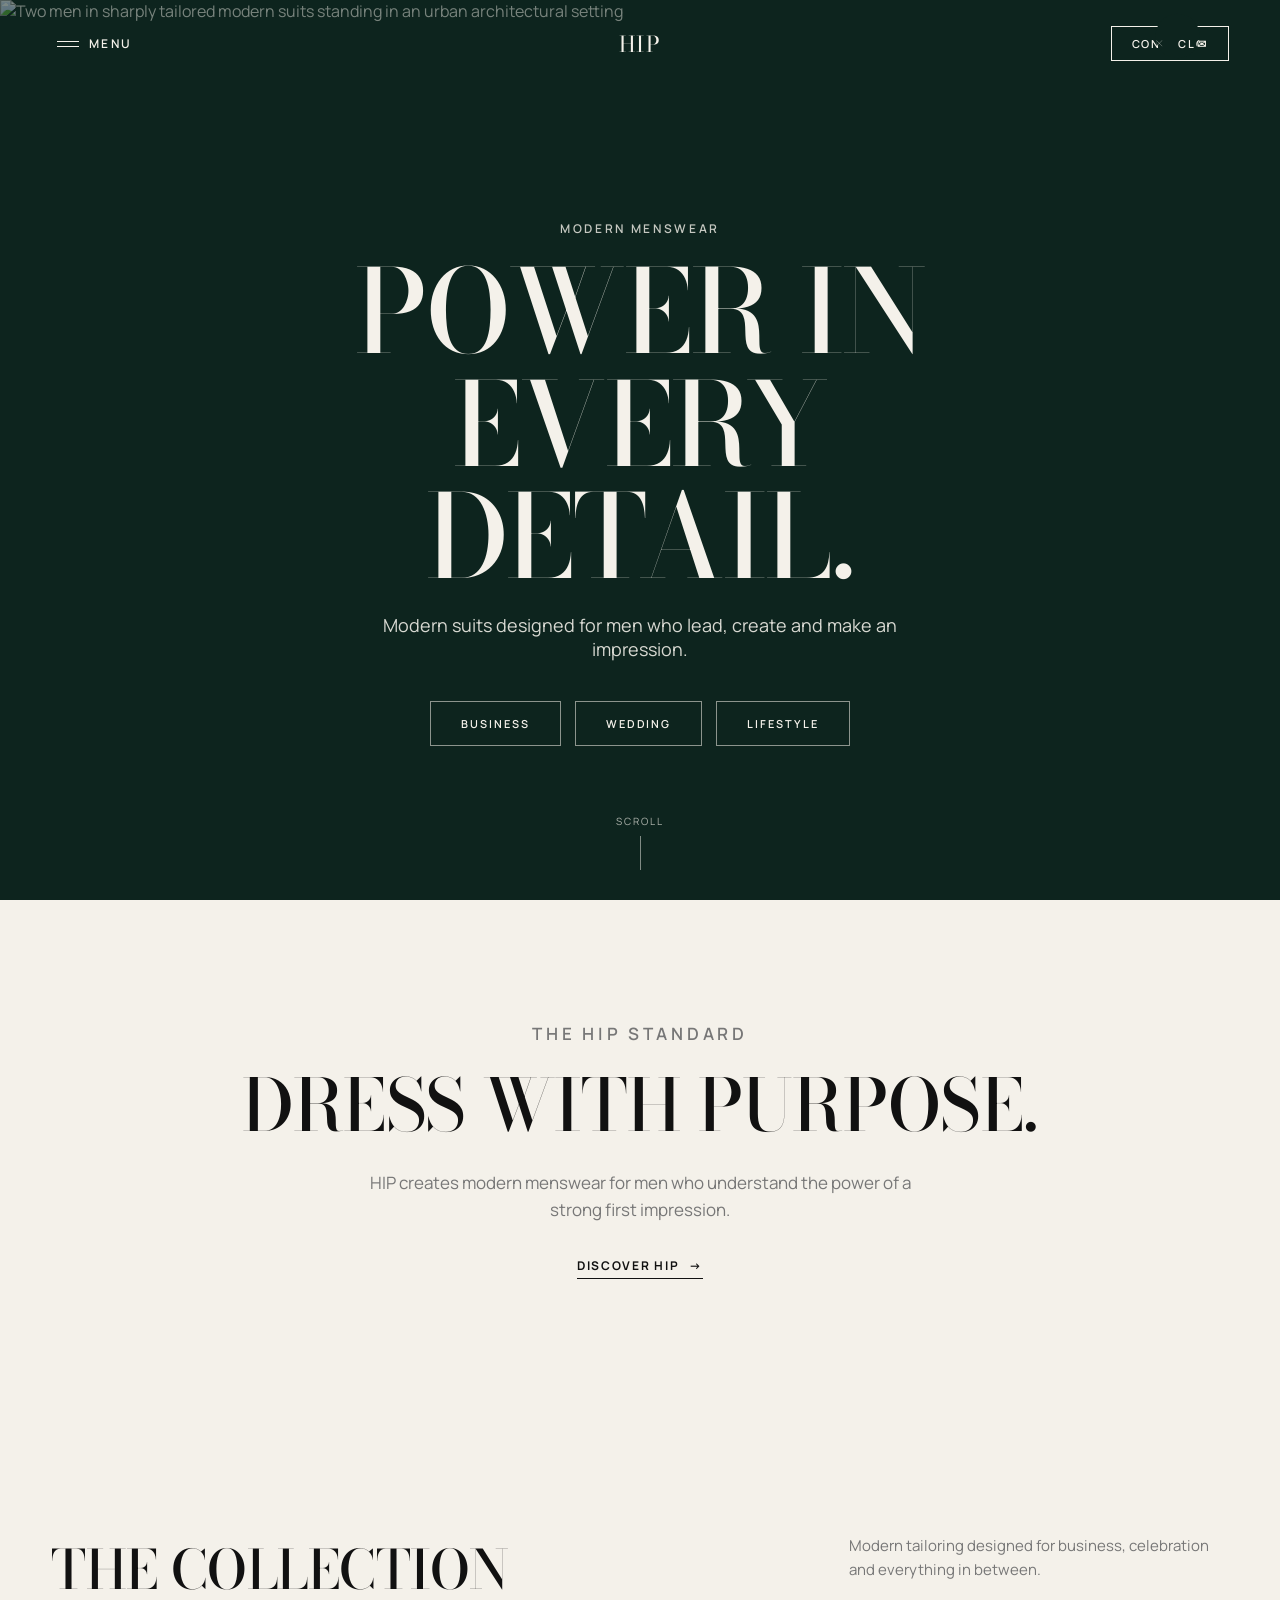
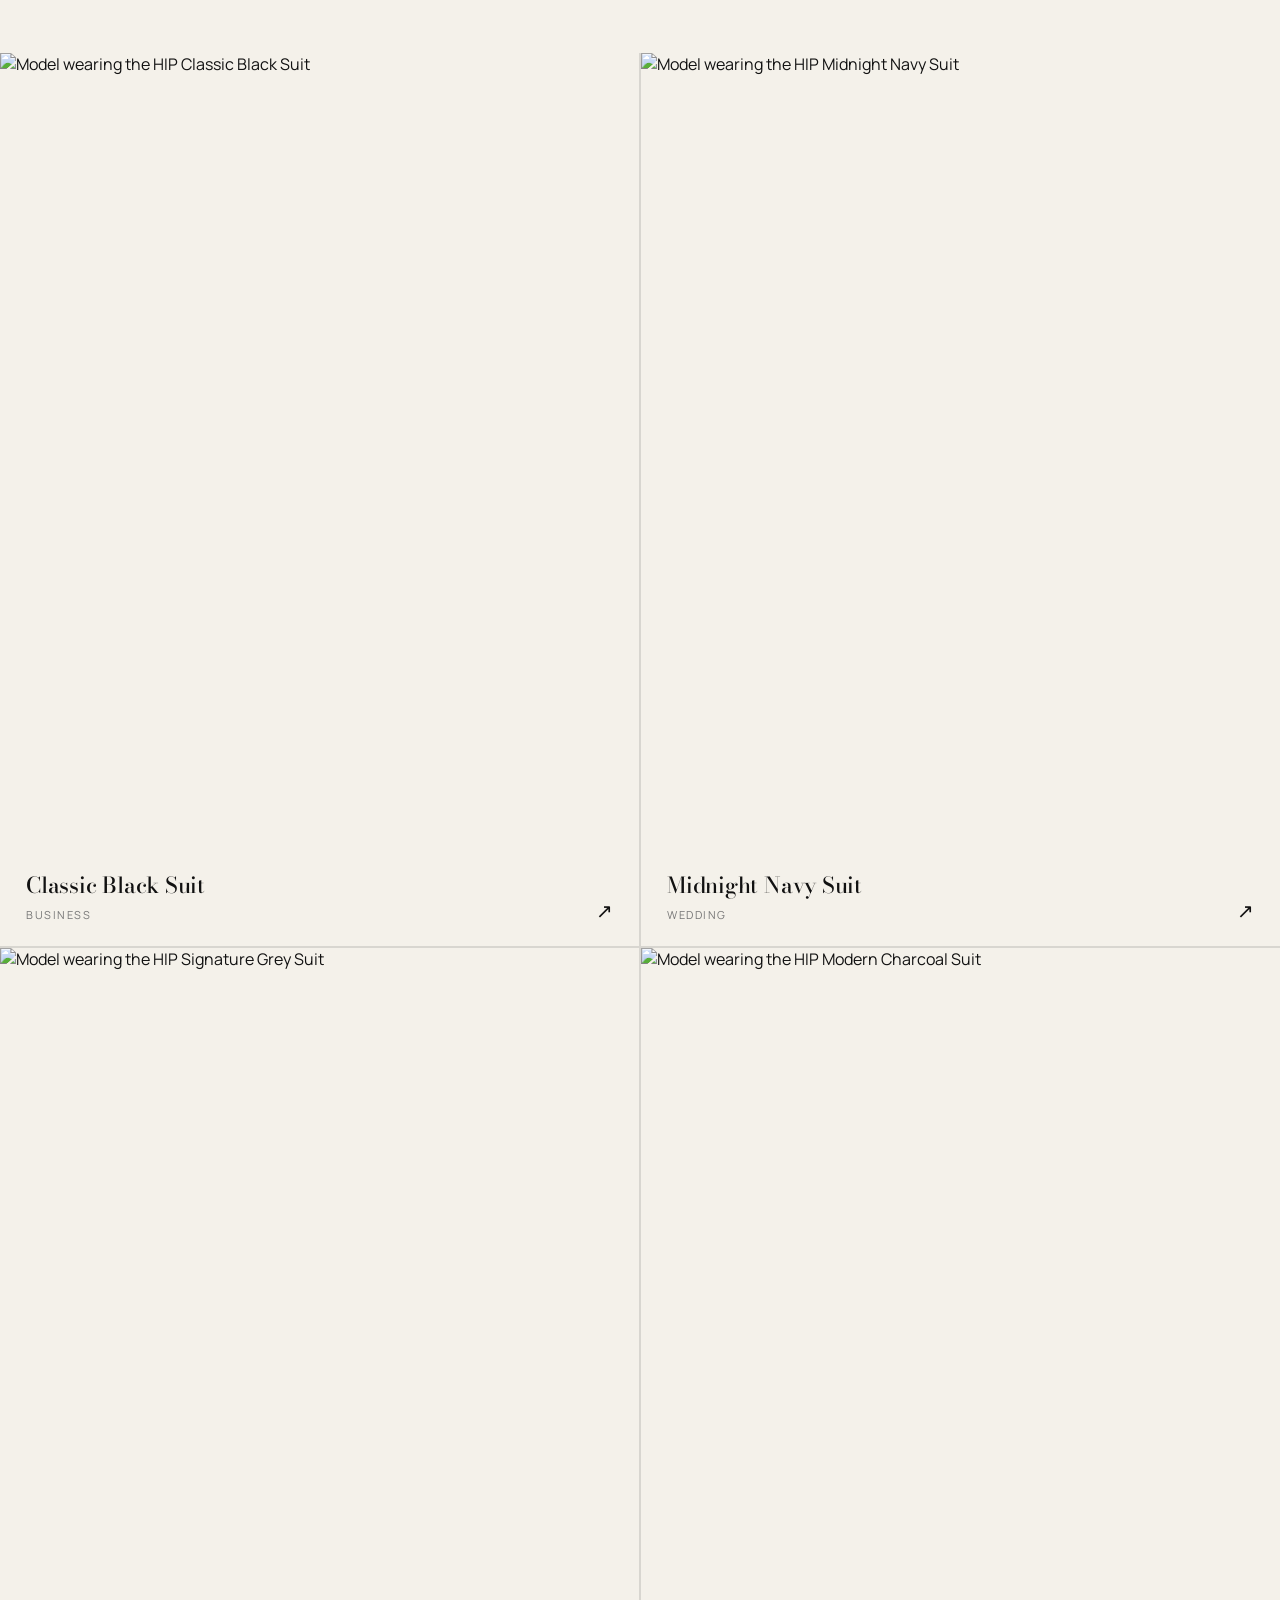
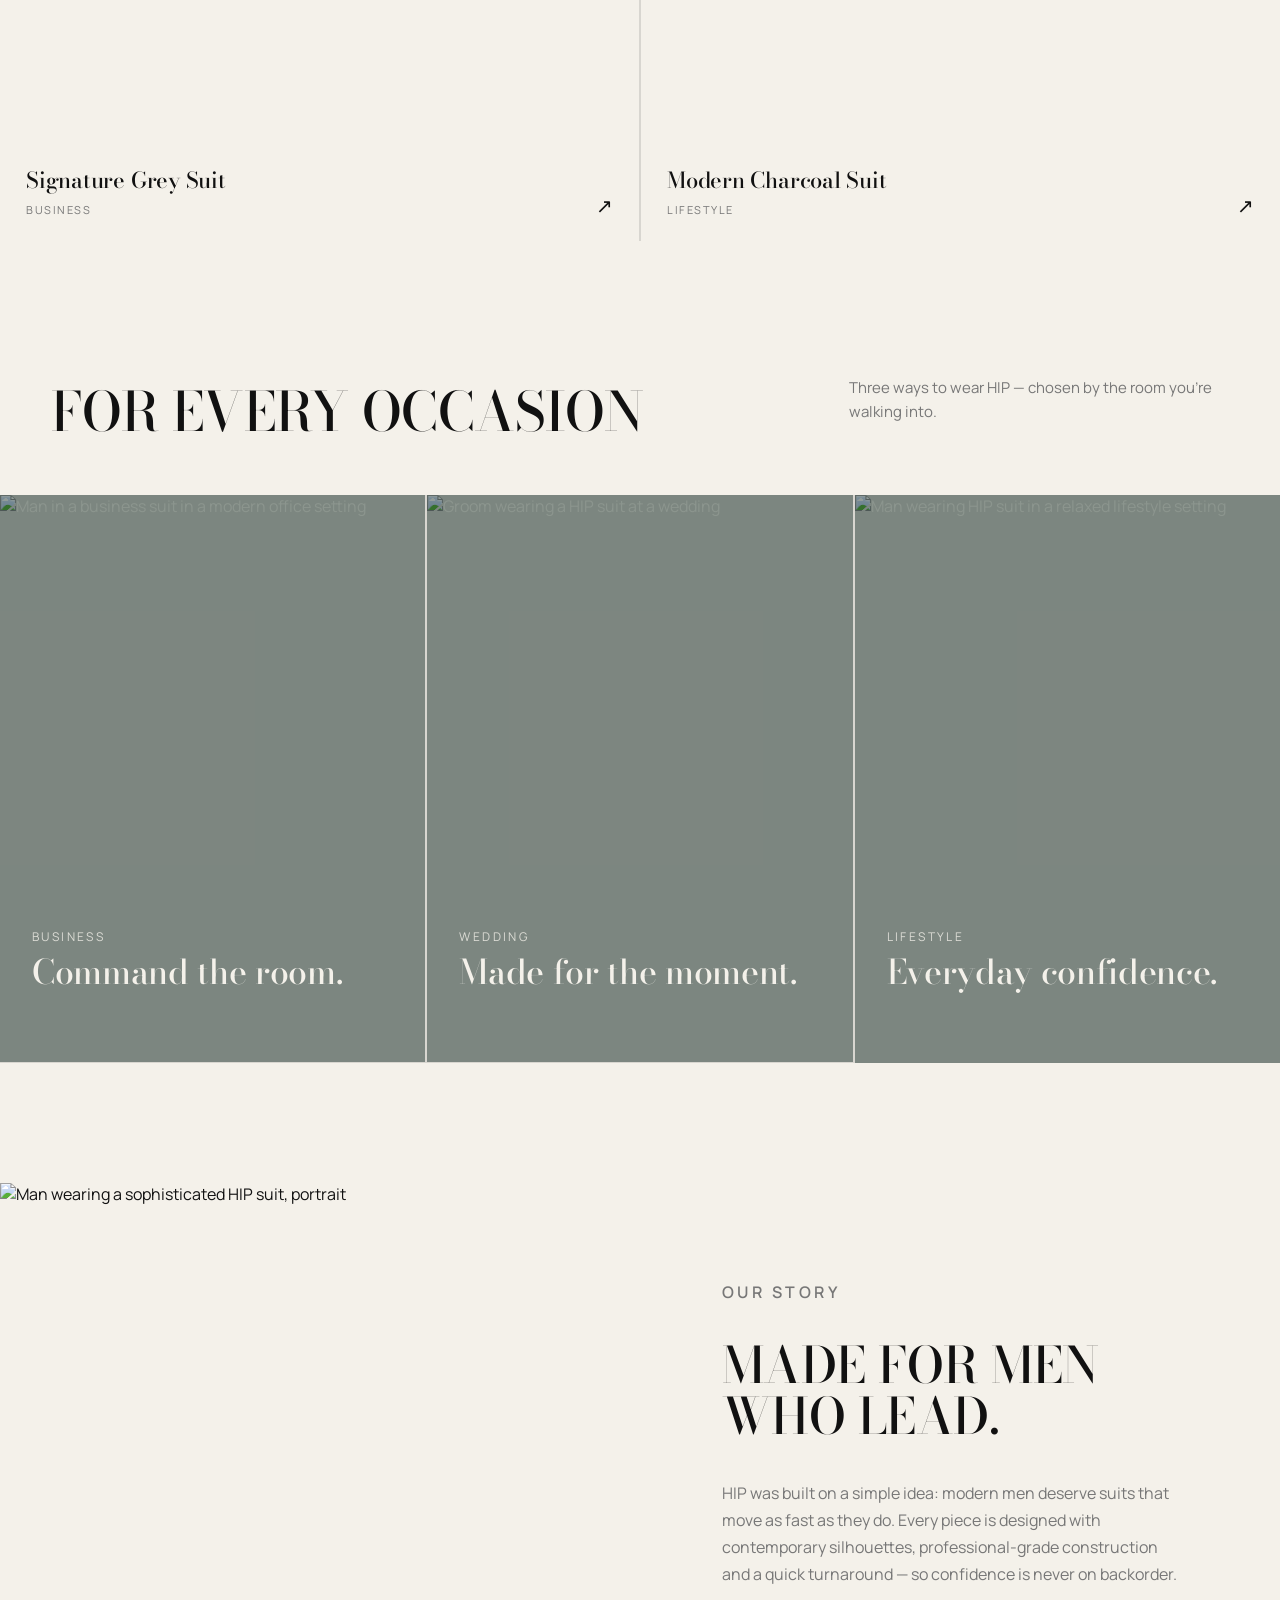
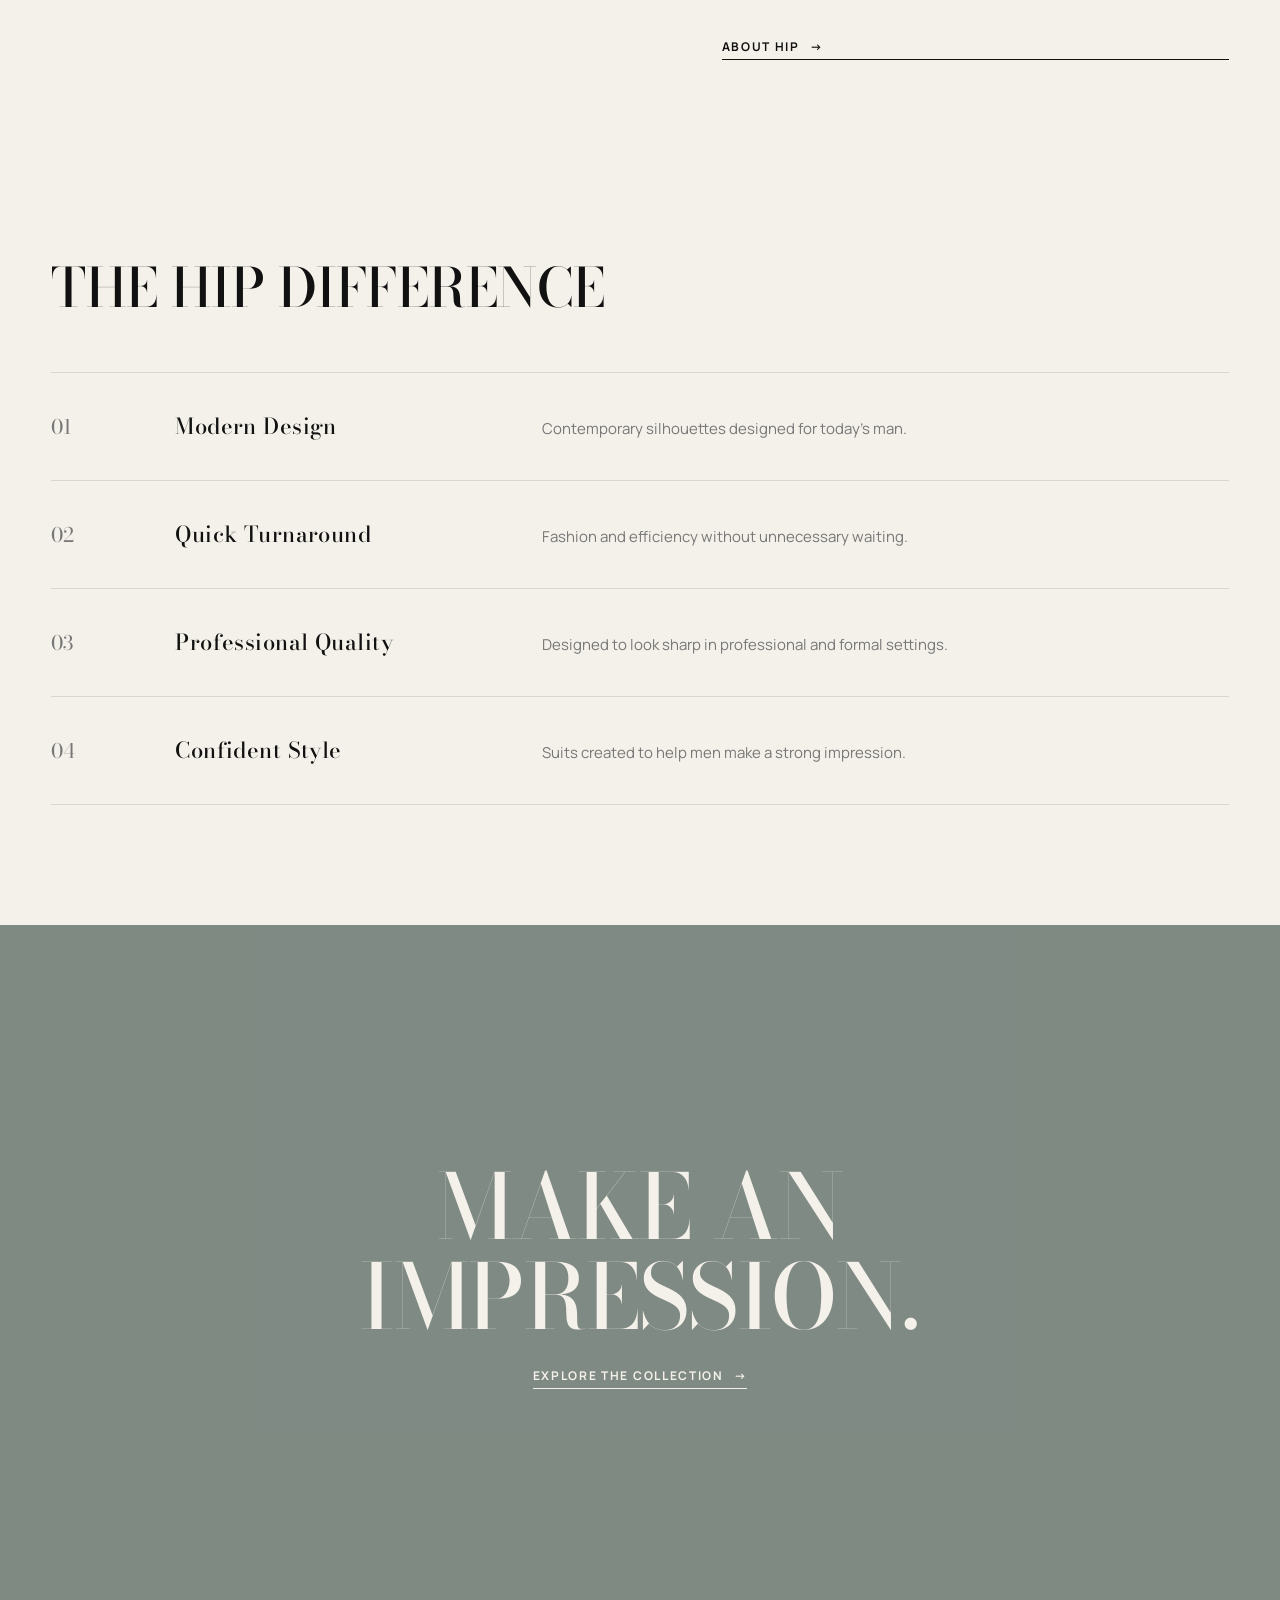
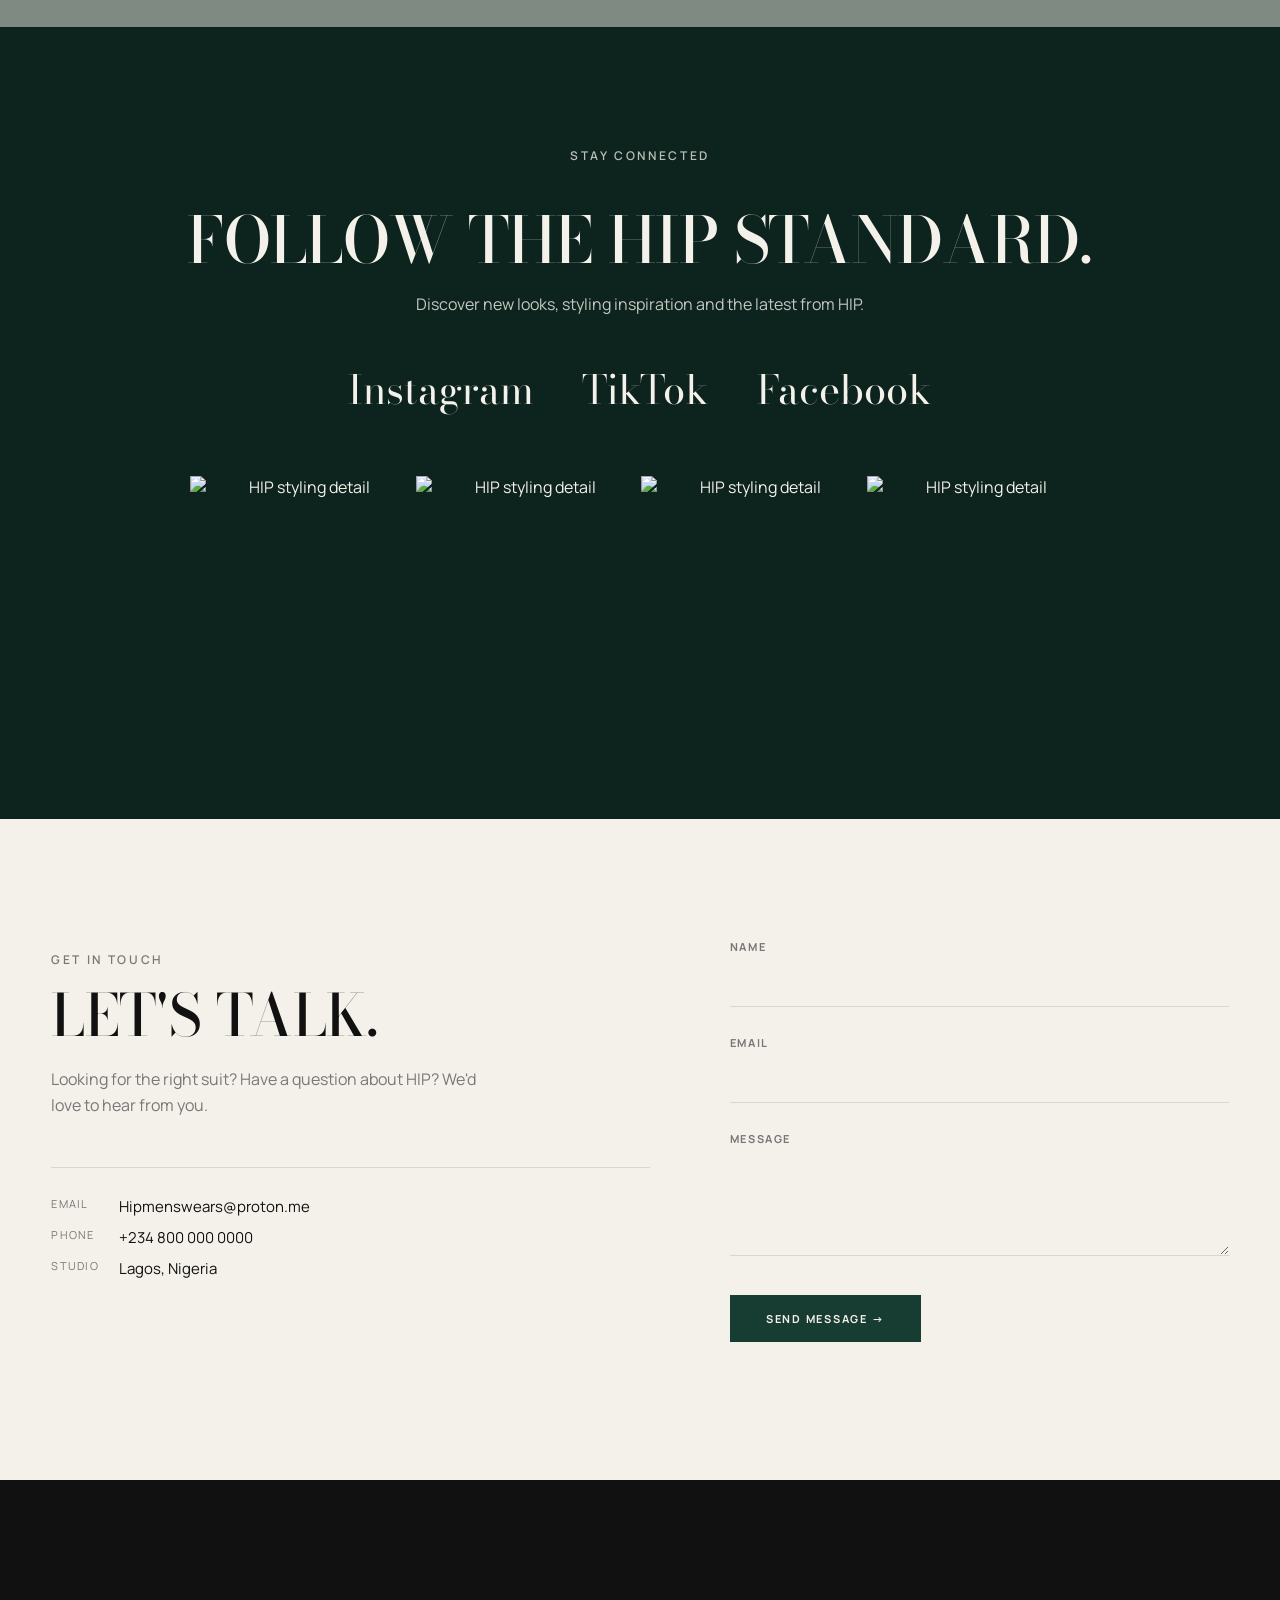
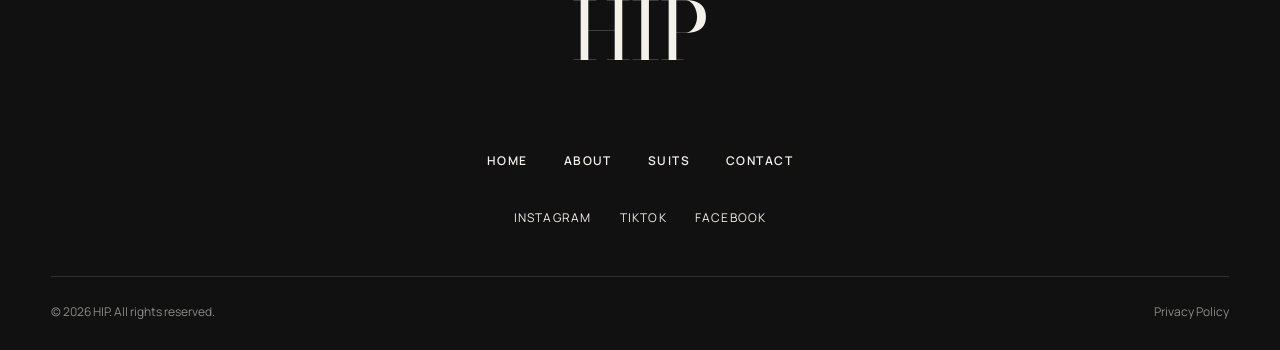
==== commit 283a6268: "Update contact email address in index.html" ====
--- a/index.html
+++ b/index.html
@@ -349,7 +349,7 @@
           <div class="contact-meta reveal reveal-delay-3">
             <dl>
               <dt>Email</dt>
-              <dd><a href="mailto:hello@hipmenswear.com">hello@hipmenswear.com</a></dd>
+              <dd><a href="mailto:Hipmenswears@proton.me">Hipmenswears@proton.me</a></dd>
               <dt>Phone</dt>
               <dd><a href="tel:+2348000000000">+234 800 000 0000</a></dd>
               <dt>Studio</dt>
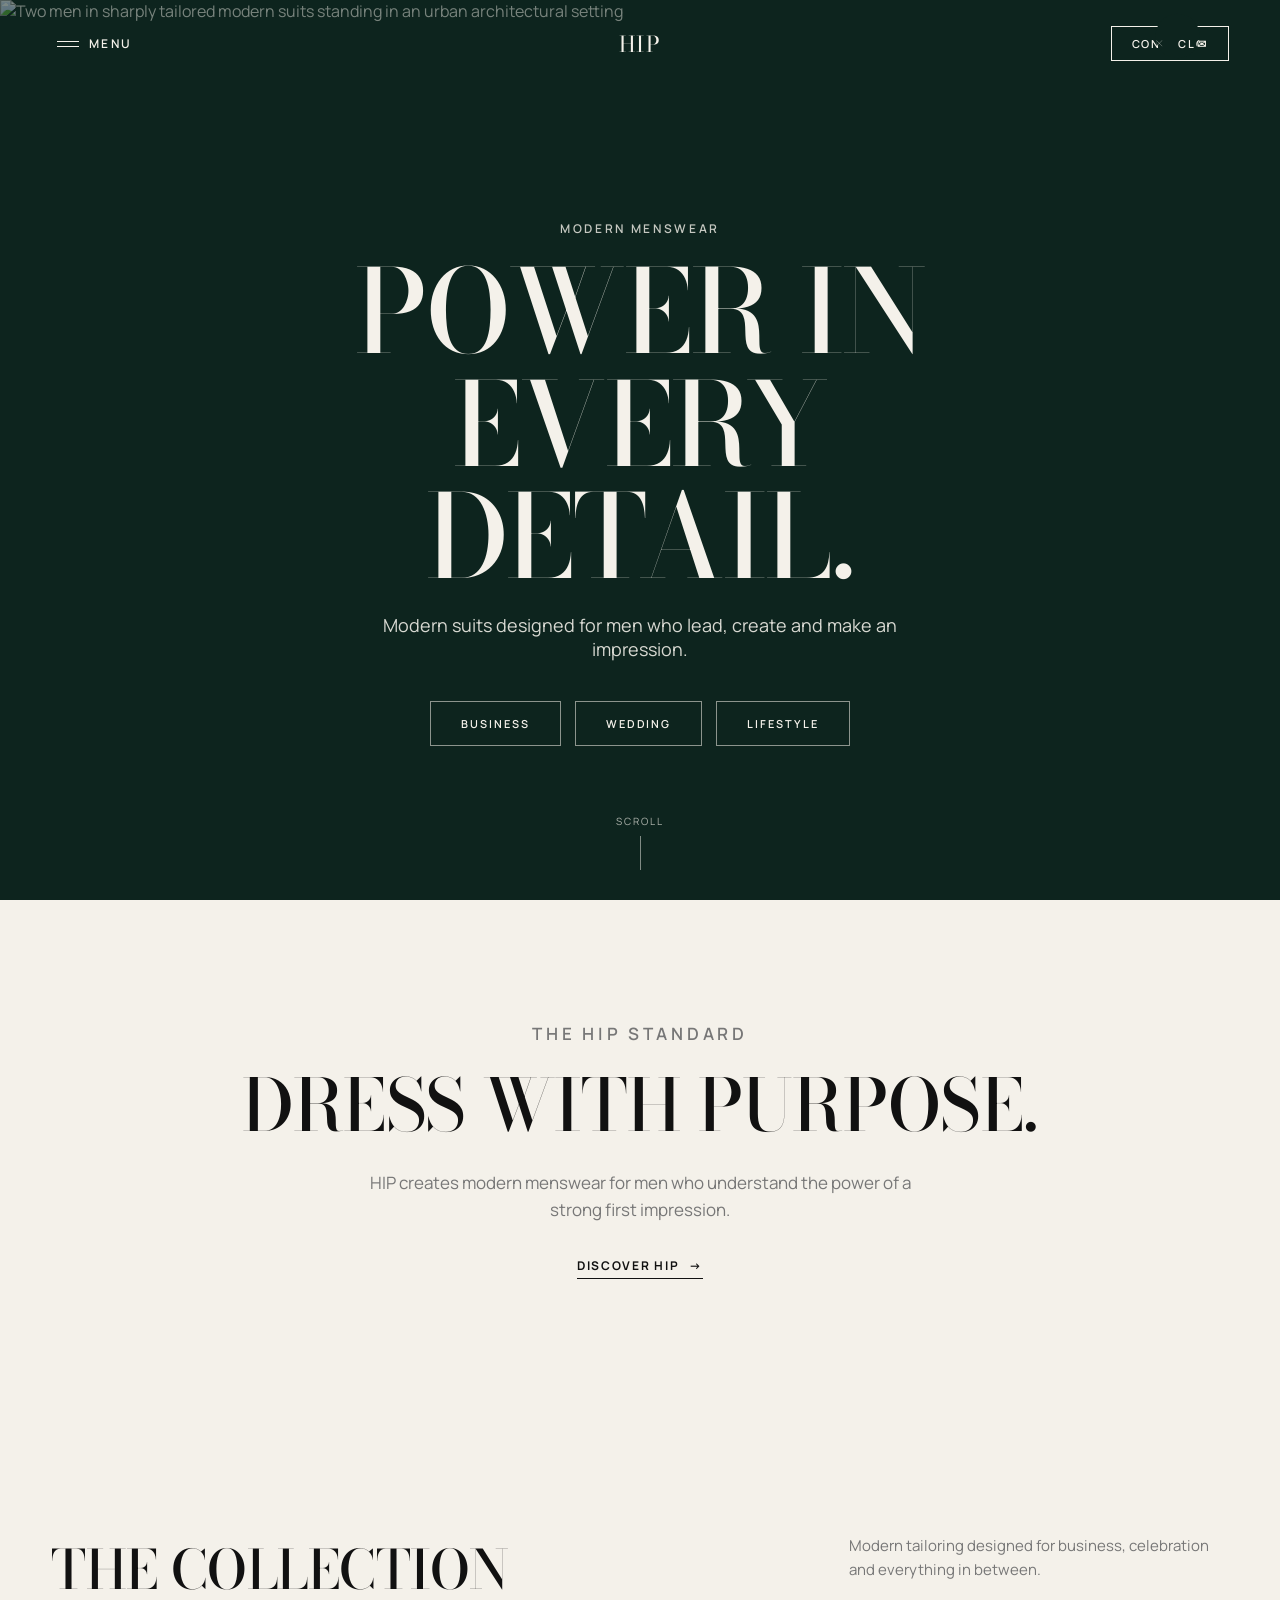
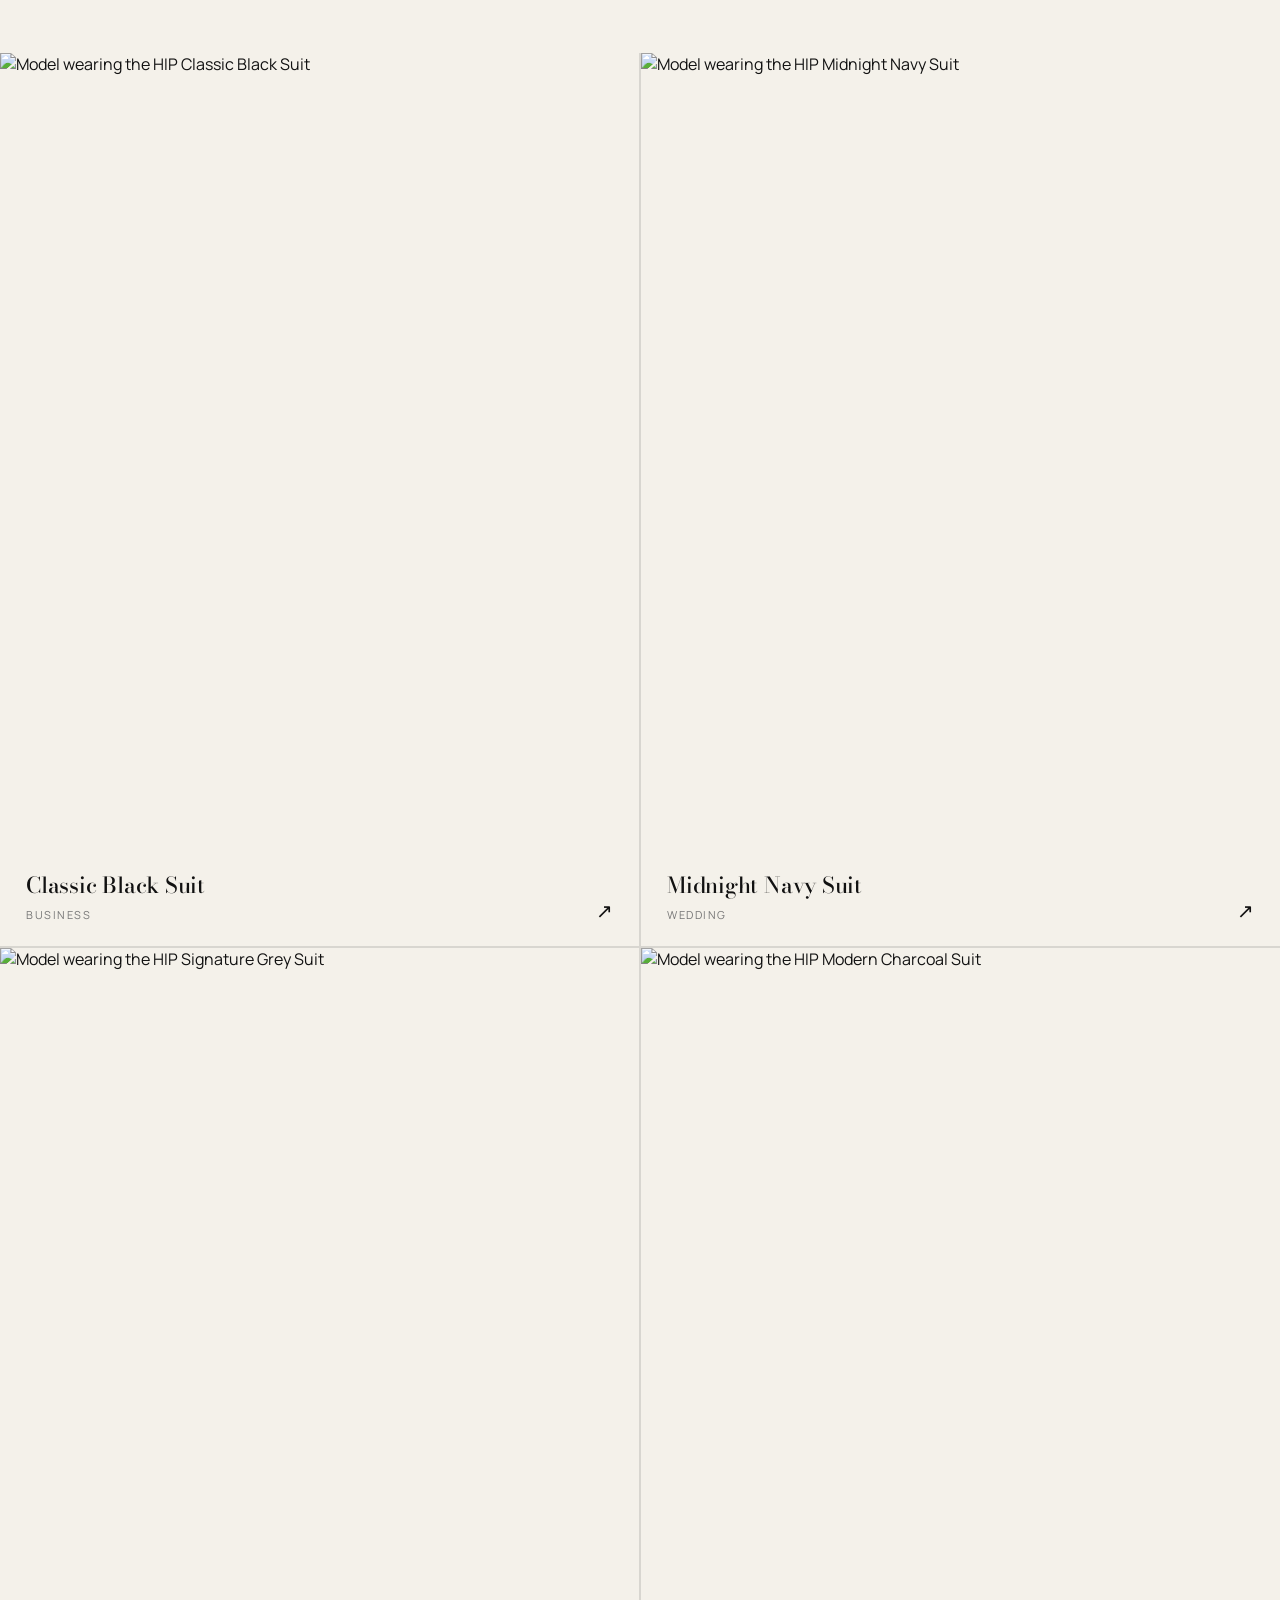
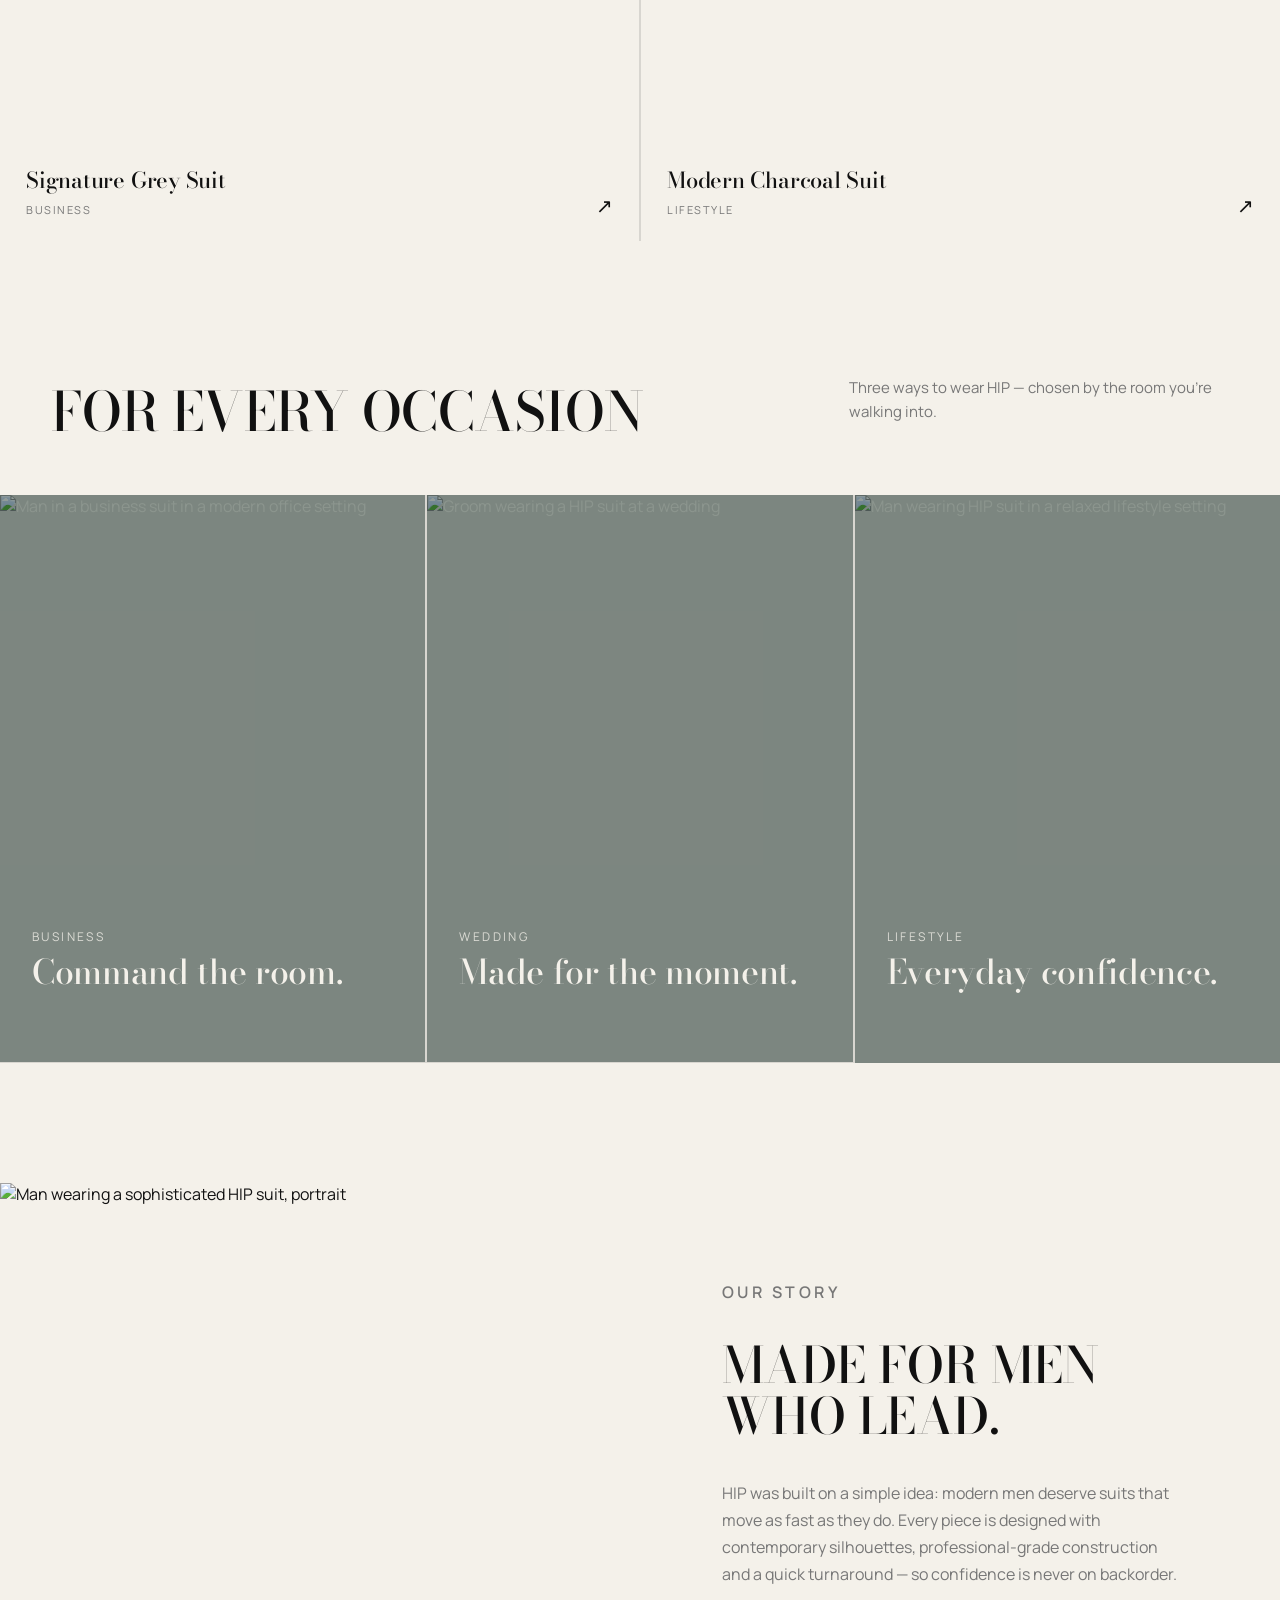
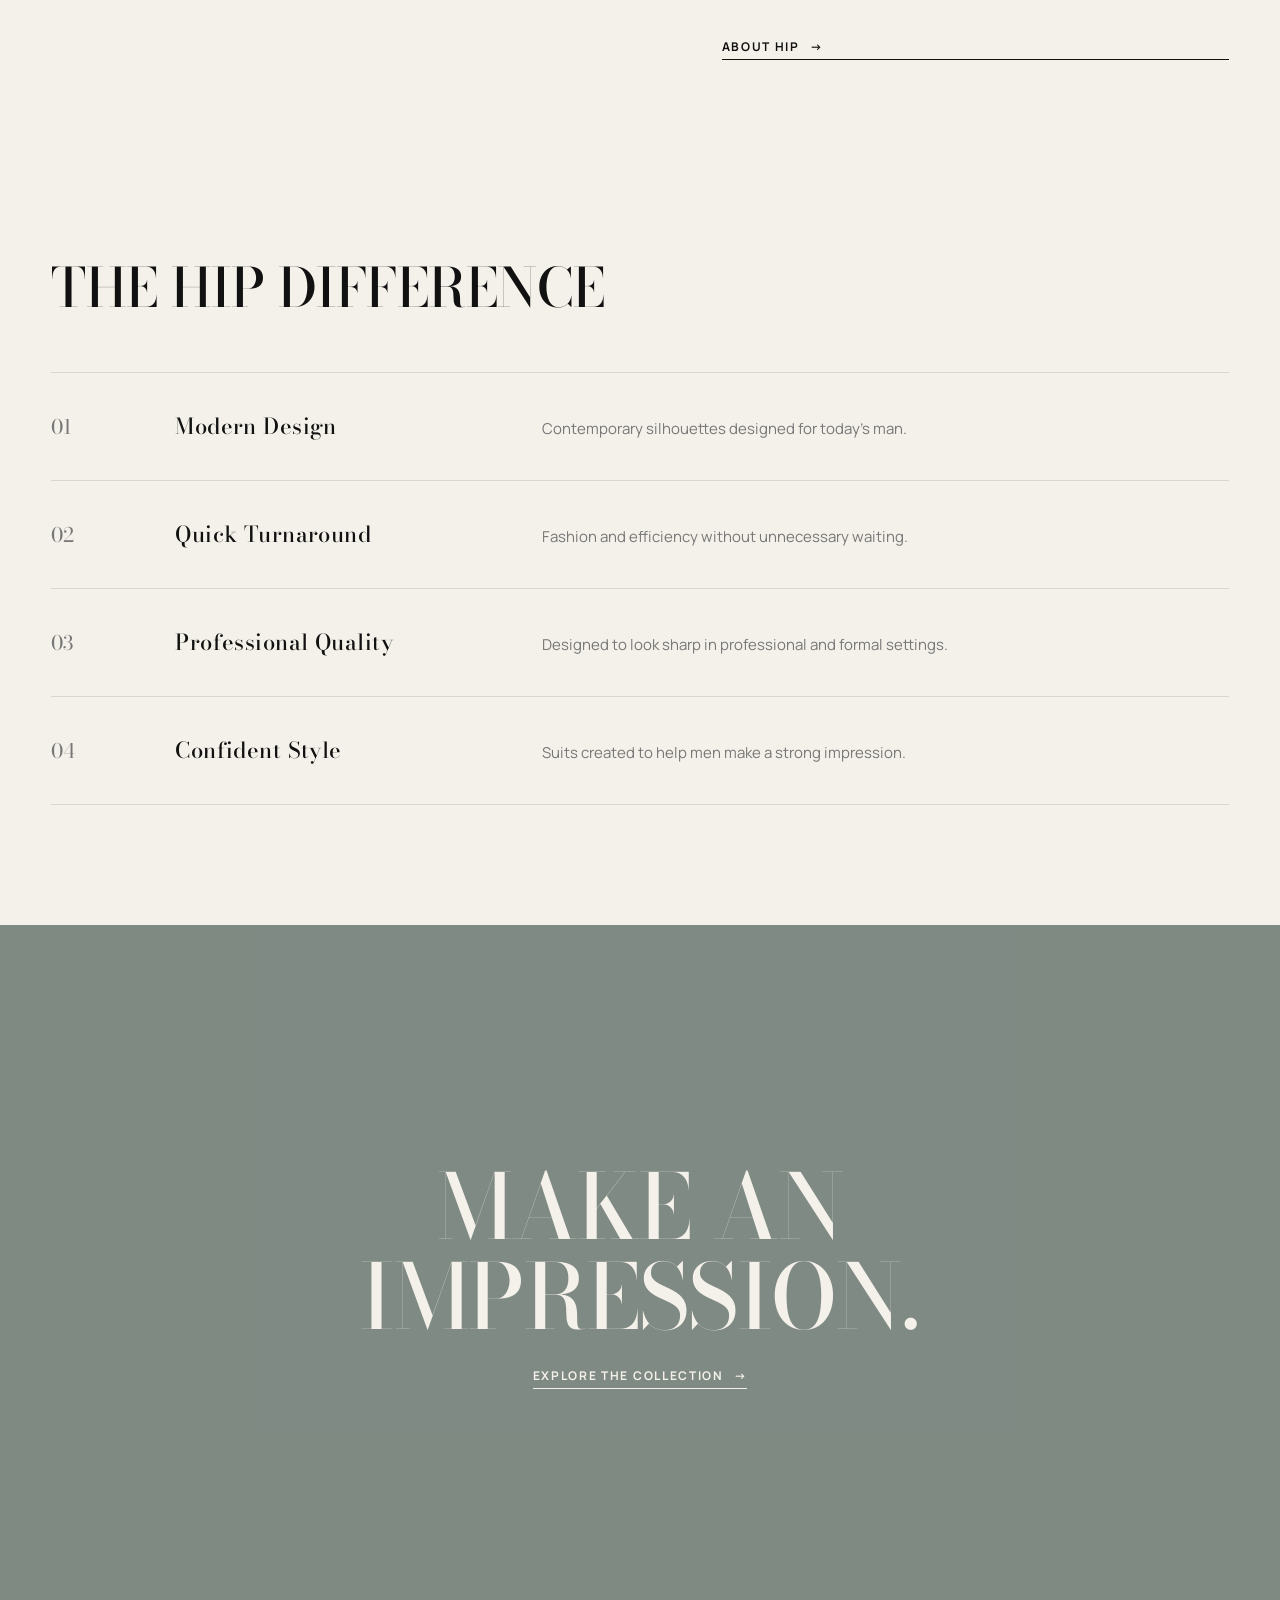
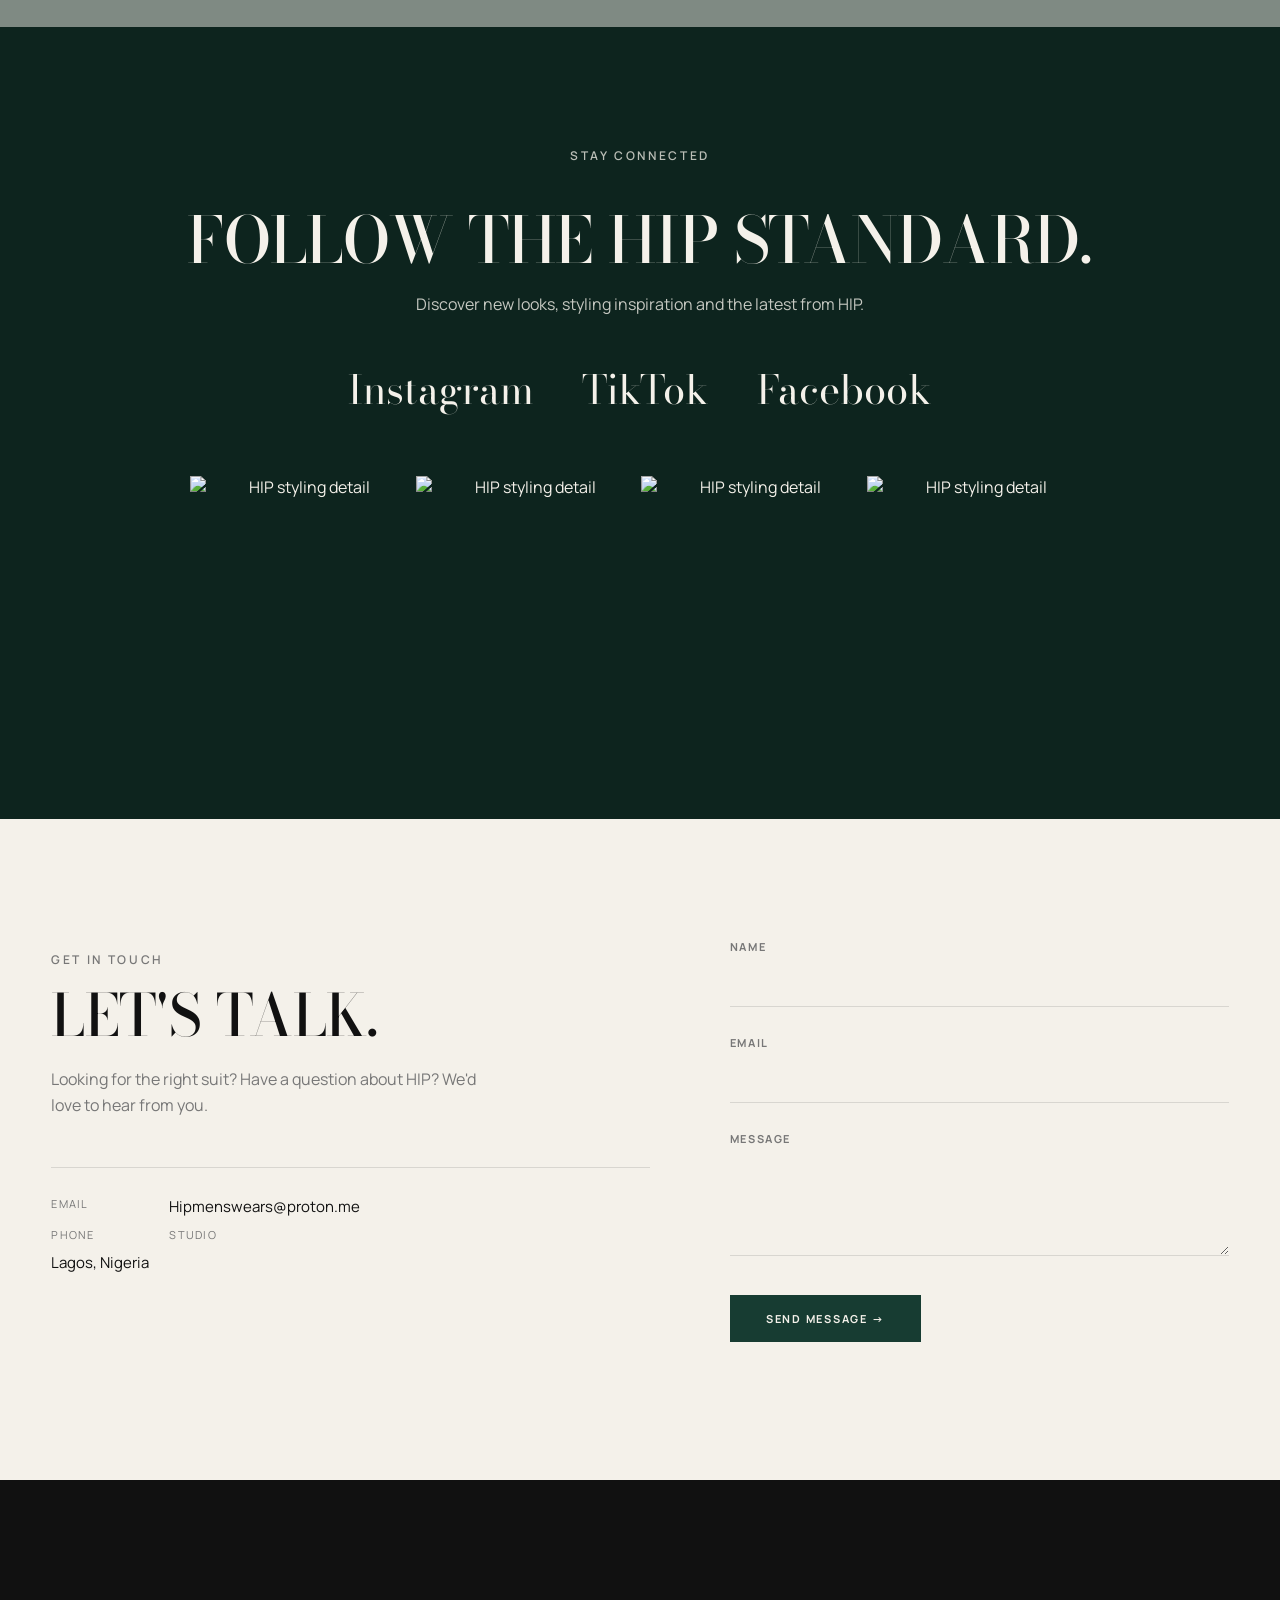
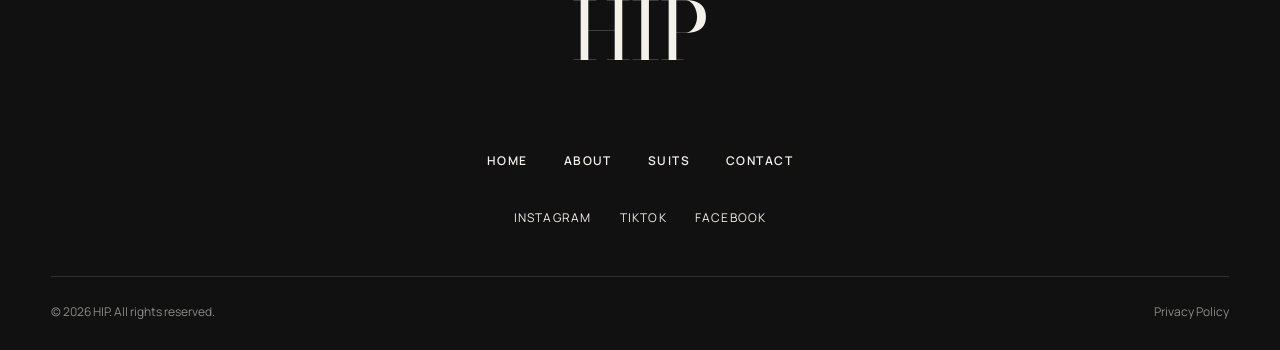
==== commit 4ecc168d: "Remove phone number link from index.html Removed the phone number link from the contact section." ====
--- a/index.html
+++ b/index.html
@@ -8,13 +8,13 @@
   <title>HIP | Modern Men's Suits &amp; Menswear</title>
   <meta name="description"
     content="Discover HIP's collection of modern men's suits designed for business, weddings and confident everyday style.">
-  <link rel="canonical" href="https://www.hipmenswear.com/">
+  <link rel="canonical" href="https://hip-modern-menswear.vercel.app/">
 
   <meta property="og:type" content="website">
   <meta property="og:title" content="HIP | Modern Men's Suits & Menswear">
   <meta property="og:description"
     content="Discover HIP's collection of modern men's suits designed for business, weddings and confident everyday style.">
-  <meta property="og:url" content="https://www.hipmenswear.com/">
+  <meta property="og:url" content="https://hip-modern-menswear.vercel.app/">
   <meta property="og:site_name" content="HIP">
   <meta property="og:image"
     content="https://images.unsplash.com/photo-1594938298603-c8148c4dae35?auto=format&fit=crop&w=1200&q=80">
@@ -38,8 +38,8 @@
   "@context": "https://schema.org",
   "@type": "Organization",
   "name": "HIP",
-  "url": "https://www.hipmenswear.com/",
-  "logo": "https://www.hipmenswear.com/logo.png",
+  "url": "https://hip-modern-menswear.vercel.app/",
+  "logo": "https://hip-modern-menswear.vercel.app/logo.png",
   "description": "HIP creates modern men's suits for business, weddings and everyday confidence.",
   "sameAs": [
     "https://instagram.com/hipmenswear",
@@ -351,7 +351,6 @@
               <dt>Email</dt>
               <dd><a href="mailto:Hipmenswears@proton.me">Hipmenswears@proton.me</a></dd>
               <dt>Phone</dt>
-              <dd><a href="tel:+2348000000000">+234 800 000 0000</a></dd>
               <dt>Studio</dt>
               <dd>Lagos, Nigeria</dd>
             </dl>
